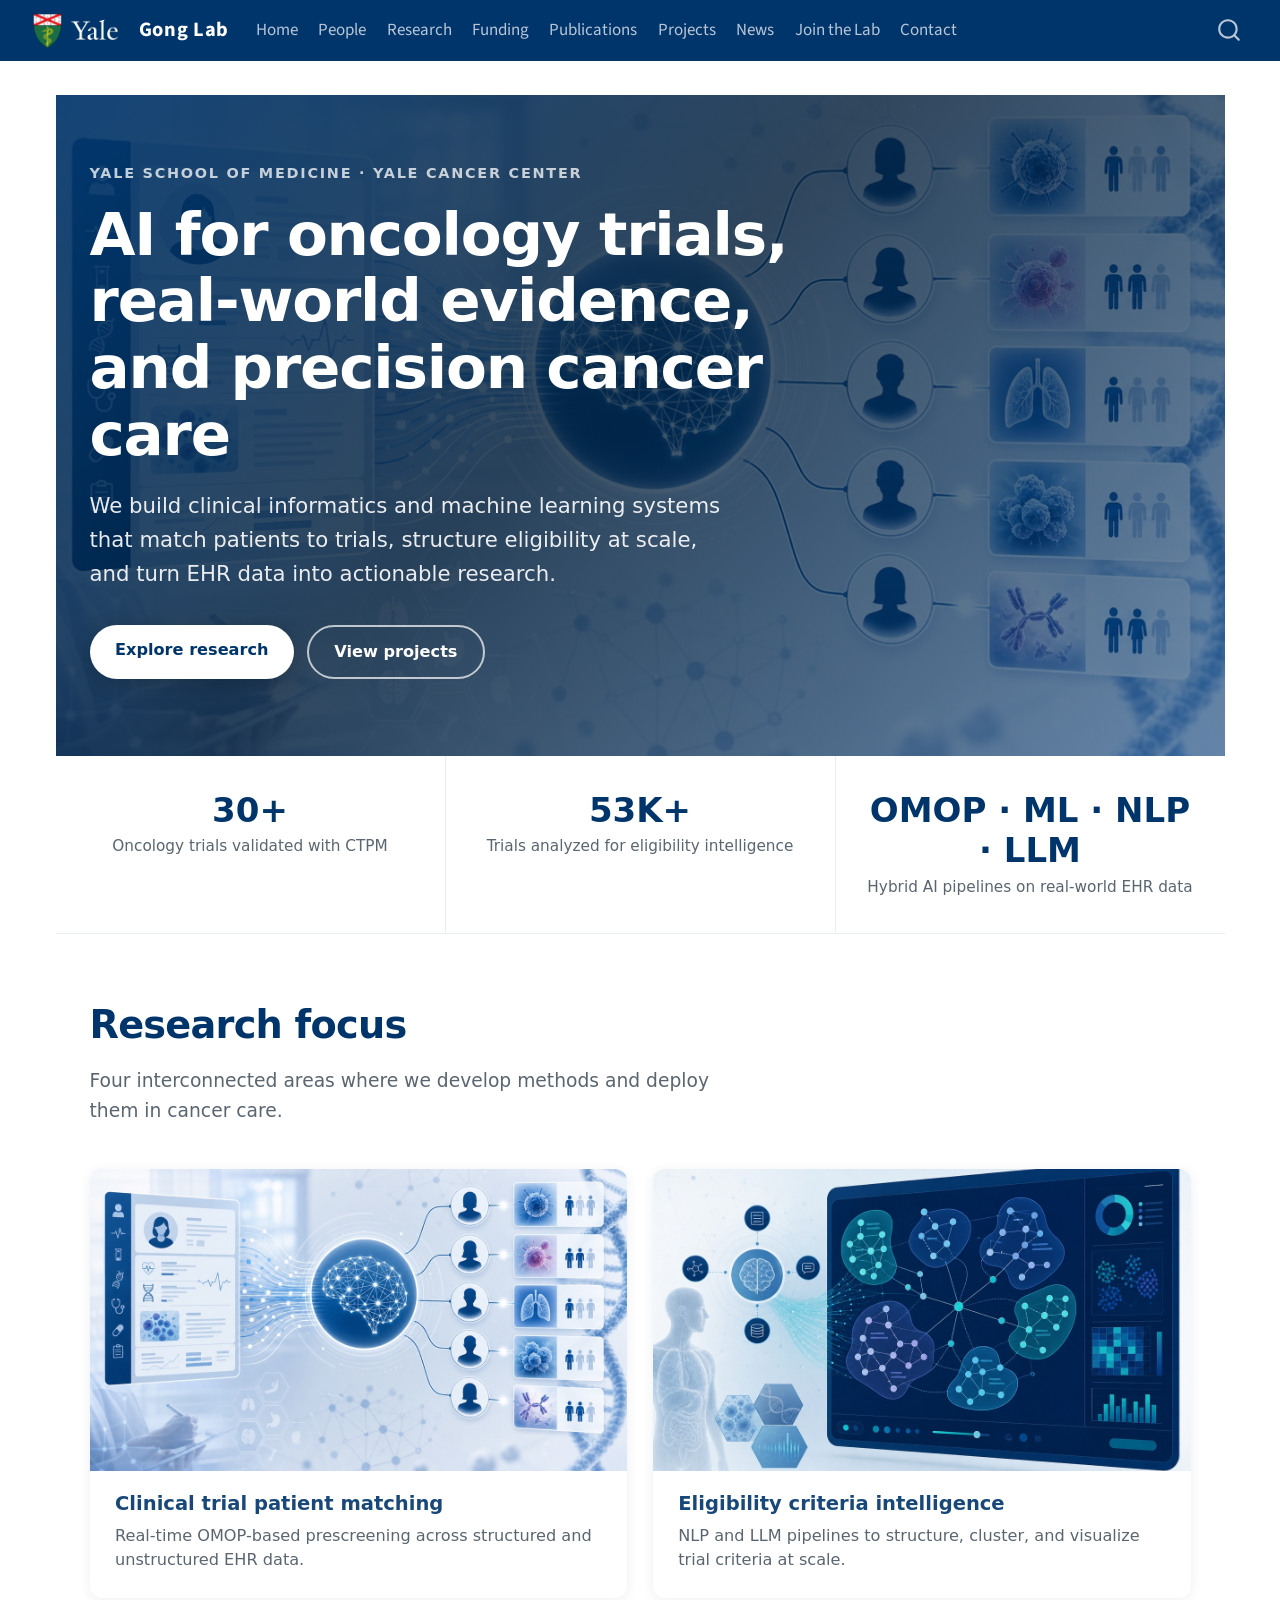
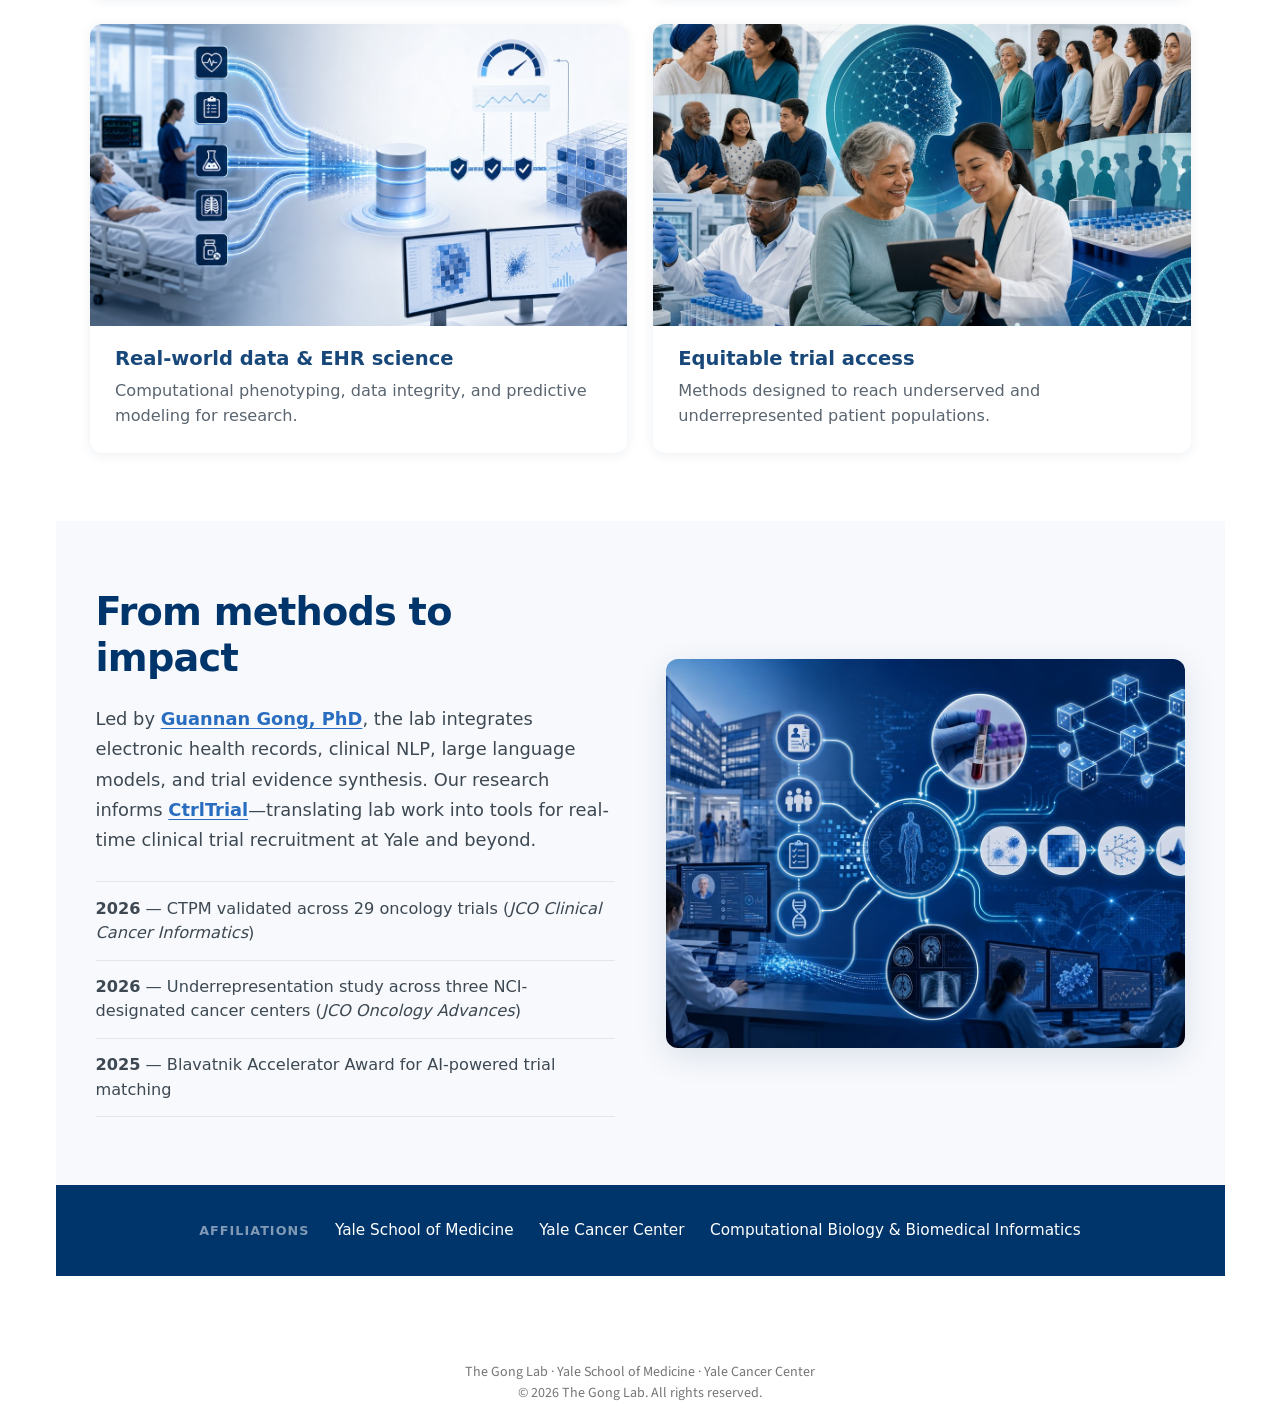
==== docs/index.html @ 4d908a35 "Add Michelle Song, MS to Team on People page. List her as a research assistant above Robert Ke with " ====
<!DOCTYPE html>
<html xmlns="http://www.w3.org/1999/xhtml" lang="en" xml:lang="en"><head>

<meta charset="utf-8">
<meta name="generator" content="quarto-1.9.38">

<meta name="viewport" content="width=device-width, initial-scale=1.0, user-scalable=yes">


<title>The Gong Lab – Gong Lab</title>
<style>
/* Default styles provided by pandoc.
** See https://pandoc.org/MANUAL.html#variables-for-html for config info.
*/
code{white-space: pre-wrap;}
span.smallcaps{font-variant: small-caps;}
div.columns{display: flex; gap: min(4vw, 1.5em);}
div.column{flex: auto; overflow-x: auto;}
div.hanging-indent{margin-left: 1.5em; text-indent: -1.5em;}
ul.task-list{list-style: none;}
ul.task-list li input[type="checkbox"] {
  width: 0.8em;
  margin: 0 0.8em 0.2em -1em; /* quarto-specific, see https://github.com/quarto-dev/quarto-cli/issues/4556 */ 
  vertical-align: middle;
}
</style>


<script src="site_libs/quarto-nav/quarto-nav.js"></script>
<script src="site_libs/quarto-nav/headroom.min.js"></script>
<script src="site_libs/clipboard/clipboard.min.js"></script>
<script src="site_libs/quarto-search/autocomplete.umd.js"></script>
<script src="site_libs/quarto-search/fuse.min.js"></script>
<script src="site_libs/quarto-search/quarto-search.js"></script>
<meta name="quarto:offset" content="./">
<link href="./images/favicon.png" rel="icon" type="image/png">
<script src="site_libs/quarto-html/quarto.js" type="module"></script>
<script src="site_libs/quarto-html/tabsets/tabsets.js" type="module"></script>
<script src="site_libs/quarto-html/popper.min.js"></script>
<script src="site_libs/quarto-html/tippy.umd.min.js"></script>
<script src="site_libs/quarto-html/anchor.min.js"></script>
<link href="site_libs/quarto-html/tippy.css" rel="stylesheet">
<link href="site_libs/quarto-html/quarto-syntax-highlighting-15634bcf2e68342d4ad2dfa704d543f6.css" rel="stylesheet" class="quarto-color-scheme" id="quarto-text-highlighting-styles">
<link href="site_libs/quarto-html/quarto-syntax-highlighting-dark-0a6b7249c26820e032cb0bd839ff02b1.css" rel="stylesheet" class="quarto-color-scheme quarto-color-alternate" id="quarto-text-highlighting-styles">
<link href="site_libs/quarto-html/quarto-syntax-highlighting-15634bcf2e68342d4ad2dfa704d543f6.css" rel="stylesheet" class="quarto-color-scheme-extra" id="quarto-text-highlighting-styles">
<script src="site_libs/bootstrap/bootstrap.min.js"></script>
<link href="site_libs/bootstrap/bootstrap-icons.css" rel="stylesheet">
<link href="site_libs/bootstrap/bootstrap-ea1138909a1f2df3fdd44162bc9445bd.min.css" rel="stylesheet" append-hash="true" class="quarto-color-scheme" id="quarto-bootstrap" data-mode="light">
<link href="site_libs/bootstrap/bootstrap-dark-ea1138909a1f2df3fdd44162bc9445bd.min.css" rel="stylesheet" append-hash="true" class="quarto-color-scheme quarto-color-alternate" id="quarto-bootstrap" data-mode="light">
<link href="site_libs/bootstrap/bootstrap-ea1138909a1f2df3fdd44162bc9445bd.min.css" rel="stylesheet" append-hash="true" class="quarto-color-scheme-extra" id="quarto-bootstrap" data-mode="light">
<script id="quarto-search-options" type="application/json">{
  "location": "navbar",
  "copy-button": false,
  "collapse-after": 3,
  "panel-placement": "end",
  "type": "overlay",
  "limit": 50,
  "keyboard-shortcut": [
    "f",
    "/",
    "s"
  ],
  "show-item-context": false,
  "language": {
    "search-no-results-text": "No results",
    "search-matching-documents-text": "matching documents",
    "search-copy-link-title": "Copy link to search",
    "search-hide-matches-text": "Hide additional matches",
    "search-more-match-text": "more match in this document",
    "search-more-matches-text": "more matches in this document",
    "search-clear-button-title": "Clear",
    "search-text-placeholder": "",
    "search-detached-cancel-button-title": "Cancel",
    "search-submit-button-title": "Submit",
    "search-label": "Search"
  }
}</script>
<meta http-equiv="Cache-Control" content="no-cache, no-store, must-revalidate">
<meta http-equiv="Pragma" content="no-cache">
<meta http-equiv="Expires" content="0">
<link rel="apple-touch-icon" href="images/apple-touch-icon.png">


<link rel="stylesheet" href="styles.css">
</head>

<body class="nav-fixed quarto-light">

<div id="quarto-search-results"></div>
  <header id="quarto-header" class="headroom fixed-top">
    <nav class="navbar navbar-expand-lg " data-bs-theme="dark">
      <div class="navbar-container container-fluid">
      <div class="navbar-brand-container mx-auto">
    <a href="./index.html" class="navbar-brand navbar-brand-logo">
    <img src="./images/yale-combined-logo.png" alt="Yale" class="navbar-logo light-content">
    <img src="./images/yale-combined-logo.png" alt="Yale" class="navbar-logo dark-content">
    </a>
    <a class="navbar-brand" href="./index.html">
    <span class="navbar-title">Gong Lab</span>
    </a>
  </div>
            <div id="quarto-search" class="" title="Search"></div>
          <button class="navbar-toggler" type="button" data-bs-toggle="collapse" data-bs-target="#navbarCollapse" aria-controls="navbarCollapse" role="menu" aria-expanded="false" aria-label="Toggle navigation" onclick="if (window.quartoToggleHeadroom) { window.quartoToggleHeadroom(); }">
  <span class="navbar-toggler-icon"></span>
</button>
          <div class="collapse navbar-collapse" id="navbarCollapse">
            <ul class="navbar-nav navbar-nav-scroll me-auto">
  <li class="nav-item">
    <a class="nav-link active" href="./index.html" aria-current="page"> 
<span class="menu-text">Home</span></a>
  </li>  
  <li class="nav-item">
    <a class="nav-link" href="./people.html"> 
<span class="menu-text">People</span></a>
  </li>  
  <li class="nav-item">
    <a class="nav-link" href="./research.html"> 
<span class="menu-text">Research</span></a>
  </li>  
  <li class="nav-item">
    <a class="nav-link" href="./funding.html"> 
<span class="menu-text">Funding</span></a>
  </li>  
  <li class="nav-item">
    <a class="nav-link" href="./publications.html"> 
<span class="menu-text">Publications</span></a>
  </li>  
  <li class="nav-item">
    <a class="nav-link" href="./projects.html"> 
<span class="menu-text">Projects</span></a>
  </li>  
  <li class="nav-item">
    <a class="nav-link" href="./news.html"> 
<span class="menu-text">News</span></a>
  </li>  
  <li class="nav-item">
    <a class="nav-link" href="./join.html"> 
<span class="menu-text">Join the Lab</span></a>
  </li>  
  <li class="nav-item">
    <a class="nav-link" href="./contact.html"> 
<span class="menu-text">Contact</span></a>
  </li>  
</ul>
          </div> <!-- /navcollapse -->
            <div class="quarto-navbar-tools">
</div>
      </div> <!-- /container-fluid -->
    </nav>
</header>
<!-- content -->
<div id="quarto-content" class="quarto-container page-columns page-rows-contents page-layout-full page-navbar">
<!-- sidebar -->
<!-- margin-sidebar -->
    
<!-- main -->
<main class="content column-page" id="quarto-document-content">

<header id="title-block-header" class="quarto-title-block default">
<div class="quarto-title">
<h1 class="title">The Gong Lab</h1>
</div>



<div class="quarto-title-meta column-page">

    
  
    
  </div>
  


</header>


<div class="home-page">
  <section class="home-hero">
    <div class="home-hero-bg" style="background-image: url('images/projects/clinical-trial-patient-matching.jpg');"></div>
    <div class="home-hero-overlay"></div>
    <div class="home-hero-content">
      <p class="home-eyebrow">Yale School of Medicine · Yale Cancer Center</p>
      <h1 class="home-headline">AI for oncology trials, real-world evidence, and precision cancer care</h1>
      <p class="home-lead">We build clinical informatics and machine learning systems that match patients to trials, structure eligibility at scale, and turn EHR data into actionable research.</p>
      <div class="home-cta">
        <a class="home-btn home-btn-primary" href="research.html">Explore research</a>
        <a class="home-btn home-btn-secondary" href="projects.html">View projects</a>
      </div>
    </div>
  </section>

  <section class="home-stats">
    <div class="home-stat">
      <span class="home-stat-value">30+</span>
      <span class="home-stat-label">Oncology trials validated with CTPM</span>
    </div>
    <div class="home-stat">
      <span class="home-stat-value">53K+</span>
      <span class="home-stat-label">Trials analyzed for eligibility intelligence</span>
    </div>
    <div class="home-stat">
      <span class="home-stat-value">OMOP · ML · NLP · LLM</span>
      <span class="home-stat-label">Hybrid AI pipelines on real-world EHR data</span>
    </div>
  </section>

  <section class="home-section">
    <div class="home-section-header">
      <h2 class="anchored">Research focus</h2>
      <p>Four interconnected areas where we develop methods and deploy them in cancer care.</p>
    </div>
    <div class="home-grid">
      <a class="home-card" href="projects.html">
        <img src="images/projects/clinical-trial-patient-matching.jpg" alt="Clinical trial patient matching">
        <div class="home-card-body">
          <h3 class="anchored">Clinical trial patient matching</h3>
          <p>Real-time OMOP-based prescreening across structured and unstructured EHR data.</p>
        </div>
      </a>
      <a class="home-card" href="projects.html">
        <img src="images/projects/eligibility-criteria-visualizer.jpg" alt="Eligibility criteria intelligence">
        <div class="home-card-body">
          <h3 class="anchored">Eligibility criteria intelligence</h3>
          <p>NLP and LLM pipelines to structure, cluster, and visualize trial criteria at scale.</p>
        </div>
      </a>
      <a class="home-card" href="projects.html">
        <img src="images/projects/ehr-data-integrity.jpg" alt="Real-world data and EHR science">
        <div class="home-card-body">
          <h3 class="anchored">Real-world data &amp; EHR science</h3>
          <p>Computational phenotyping, data integrity, and predictive modeling for research.</p>
        </div>
      </a>
      <a class="home-card" href="projects.html">
        <img src="images/projects/cancer-equity.jpg" alt="Equitable trial access">
        <div class="home-card-body">
          <h3 class="anchored">Equitable trial access</h3>
          <p>Methods designed to reach underserved and underrepresented patient populations.</p>
        </div>
      </a>
    </div>
  </section>

  <section class="home-section home-section-alt">
    <div class="home-split">
      <div class="home-split-text">
        <h2 class="anchored">From methods to impact</h2>
        <p>Led by <a href="people.html">Guannan Gong, PhD</a>, the lab integrates electronic health records, clinical NLP, large language models, and trial evidence synthesis. Our research informs <a href="https://www.ctrltrial.com/">CtrlTrial</a>—translating lab work into tools for real-time clinical trial recruitment at Yale and beyond.</p>
        <ul class="home-highlights">
          <li><strong>2026</strong> — CTPM validated across 29 oncology trials (<em>JCO Clinical Cancer Informatics</em>)</li>
          <li><strong>2026</strong> — Underrepresentation study across three NCI-designated cancer centers (<em>JCO Oncology Advances</em>)</li>
          <li><strong>2025</strong> — Blavatnik Accelerator Award for AI-powered trial matching</li>
        </ul>
      </div>
      <div class="home-split-visual">
        <img src="images/projects/research-informatics.jpg" alt="Research informatics at the Gong Lab">
      </div>
    </div>
  </section>

  <section class="home-affiliations">
    <span>Affiliations</span>
    <a href="https://medicine.yale.edu/">Yale School of Medicine</a>
    <a href="https://www.yalecancercenter.org/">Yale Cancer Center</a>
    <a href="https://cbb.yale.edu/">Computational Biology &amp; Biomedical Informatics</a>
  </section>
</div>



</main> <!-- /main -->
<script id="quarto-html-after-body" type="application/javascript">
  window.document.addEventListener("DOMContentLoaded", function (event) {
    const icon = "";
    const anchorJS = new window.AnchorJS();
    anchorJS.options = {
      placement: 'right',
      icon: icon
    };
    anchorJS.add('.anchored');
    const isCodeAnnotation = (el) => {
      for (const clz of el.classList) {
        if (clz.startsWith('code-annotation-')) {                     
          return true;
        }
      }
      return false;
    }
    const onCopySuccess = function(e) {
      // button target
      const button = e.trigger;
      // don't keep focus
      button.blur();
      // flash "checked"
      button.classList.add('code-copy-button-checked');
      var currentTitle = button.getAttribute("title");
      button.setAttribute("title", "Copied!");
      let tooltip;
      if (window.bootstrap) {
        button.setAttribute("data-bs-toggle", "tooltip");
        button.setAttribute("data-bs-placement", "left");
        button.setAttribute("data-bs-title", "Copied!");
        tooltip = new bootstrap.Tooltip(button, 
          { trigger: "manual", 
            customClass: "code-copy-button-tooltip",
            offset: [0, -8]});
        tooltip.show();    
      }
      setTimeout(function() {
        if (tooltip) {
          tooltip.hide();
          button.removeAttribute("data-bs-title");
          button.removeAttribute("data-bs-toggle");
          button.removeAttribute("data-bs-placement");
        }
        button.setAttribute("title", currentTitle);
        button.classList.remove('code-copy-button-checked');
      }, 1000);
      // clear code selection
      e.clearSelection();
    }
    const getTextToCopy = function(trigger) {
      const outerScaffold = trigger.parentElement.cloneNode(true);
      const codeEl = outerScaffold.querySelector('code');
      for (const childEl of codeEl.children) {
        if (isCodeAnnotation(childEl)) {
          childEl.remove();
        }
      }
      return codeEl.innerText;
    }
    const clipboard = new window.ClipboardJS('.code-copy-button:not([data-in-quarto-modal])', {
      text: getTextToCopy
    });
    clipboard.on('success', onCopySuccess);
    if (window.document.getElementById('quarto-embedded-source-code-modal')) {
      const clipboardModal = new window.ClipboardJS('.code-copy-button[data-in-quarto-modal]', {
        text: getTextToCopy,
        container: window.document.getElementById('quarto-embedded-source-code-modal')
      });
      clipboardModal.on('success', onCopySuccess);
    }
      var localhostRegex = new RegExp(/^(?:http|https):\/\/localhost\:?[0-9]*\//);
      var mailtoRegex = new RegExp(/^mailto:/);
        var filterRegex = new RegExp("https:\/\/gonglab\.org\/");
      var isInternal = (href) => {
          return filterRegex.test(href) || localhostRegex.test(href) || mailtoRegex.test(href);
      }
      // Inspect non-navigation links and adorn them if external
     var links = window.document.querySelectorAll('a[href]:not(.nav-link):not(.navbar-brand):not(.toc-action):not(.sidebar-link):not(.sidebar-item-toggle):not(.pagination-link):not(.no-external):not([aria-hidden]):not(.dropdown-item):not(.quarto-navigation-tool):not(.about-link)');
      for (var i=0; i<links.length; i++) {
        const link = links[i];
        if (!isInternal(link.href)) {
          // undo the damage that might have been done by quarto-nav.js in the case of
          // links that we want to consider external
          if (link.dataset.originalHref !== undefined) {
            link.href = link.dataset.originalHref;
          }
        }
      }
    function tippyHover(el, contentFn, onTriggerFn, onUntriggerFn) {
      const config = {
        allowHTML: true,
        maxWidth: 500,
        delay: 100,
        arrow: false,
        appendTo: function(el) {
            return el.parentElement;
        },
        interactive: true,
        interactiveBorder: 10,
        theme: 'quarto',
        placement: 'bottom-start',
      };
      if (contentFn) {
        config.content = contentFn;
      }
      if (onTriggerFn) {
        config.onTrigger = onTriggerFn;
      }
      if (onUntriggerFn) {
        config.onUntrigger = onUntriggerFn;
      }
      window.tippy(el, config); 
    }
    const noterefs = window.document.querySelectorAll('a[role="doc-noteref"]');
    for (var i=0; i<noterefs.length; i++) {
      const ref = noterefs[i];
      tippyHover(ref, function() {
        // use id or data attribute instead here
        let href = ref.getAttribute('data-footnote-href') || ref.getAttribute('href');
        try { href = new URL(href).hash; } catch {}
        const id = href.replace(/^#\/?/, "");
        const note = window.document.getElementById(id);
        if (note) {
          return note.innerHTML;
        } else {
          return "";
        }
      });
    }
    const xrefs = window.document.querySelectorAll('a.quarto-xref');
    const processXRef = (id, note) => {
      // Strip column container classes
      const stripColumnClz = (el) => {
        el.classList.remove("page-full", "page-columns");
        if (el.children) {
          for (const child of el.children) {
            stripColumnClz(child);
          }
        }
      }
      stripColumnClz(note)
      if (id === null || id.startsWith('sec-')) {
        // Special case sections, only their first couple elements
        const container = document.createElement("div");
        if (note.children && note.children.length > 2) {
          container.appendChild(note.children[0].cloneNode(true));
          for (let i = 1; i < note.children.length; i++) {
            const child = note.children[i];
            if (child.tagName === "P" && child.innerText === "") {
              continue;
            } else {
              container.appendChild(child.cloneNode(true));
              break;
            }
          }
          if (window.Quarto?.typesetMath) {
            window.Quarto.typesetMath(container);
          }
          return container.innerHTML
        } else {
          if (window.Quarto?.typesetMath) {
            window.Quarto.typesetMath(note);
          }
          return note.innerHTML;
        }
      } else {
        // Remove any anchor links if they are present
        const anchorLink = note.querySelector('a.anchorjs-link');
        if (anchorLink) {
          anchorLink.remove();
        }
        if (window.Quarto?.typesetMath) {
          window.Quarto.typesetMath(note);
        }
        if (note.classList.contains("callout")) {
          return note.outerHTML;
        } else {
          return note.innerHTML;
        }
      }
    }
    for (var i=0; i<xrefs.length; i++) {
      const xref = xrefs[i];
      tippyHover(xref, undefined, function(instance) {
        instance.disable();
        let url = xref.getAttribute('href');
        let hash = undefined; 
        if (url.startsWith('#')) {
          hash = url;
        } else {
          try { hash = new URL(url).hash; } catch {}
        }
        if (hash) {
          const id = hash.replace(/^#\/?/, "");
          const note = window.document.getElementById(id);
          if (note !== null) {
            try {
              const html = processXRef(id, note.cloneNode(true));
              instance.setContent(html);
            } finally {
              instance.enable();
              instance.show();
            }
          } else {
            // See if we can fetch this
            fetch(url.split('#')[0])
            .then(res => res.text())
            .then(html => {
              const parser = new DOMParser();
              const htmlDoc = parser.parseFromString(html, "text/html");
              const note = htmlDoc.getElementById(id);
              if (note !== null) {
                const html = processXRef(id, note);
                instance.setContent(html);
              } 
            }).finally(() => {
              instance.enable();
              instance.show();
            });
          }
        } else {
          // See if we can fetch a full url (with no hash to target)
          // This is a special case and we should probably do some content thinning / targeting
          fetch(url)
          .then(res => res.text())
          .then(html => {
            const parser = new DOMParser();
            const htmlDoc = parser.parseFromString(html, "text/html");
            const note = htmlDoc.querySelector('main.content');
            if (note !== null) {
              // This should only happen for chapter cross references
              // (since there is no id in the URL)
              // remove the first header
              if (note.children.length > 0 && note.children[0].tagName === "HEADER") {
                note.children[0].remove();
              }
              const html = processXRef(null, note);
              instance.setContent(html);
            } 
          }).finally(() => {
            instance.enable();
            instance.show();
          });
        }
      }, function(instance) {
      });
    }
        let selectedAnnoteEl;
        const selectorForAnnotation = ( cell, annotation) => {
          let cellAttr = 'data-code-cell="' + cell + '"';
          let lineAttr = 'data-code-annotation="' +  annotation + '"';
          const selector = 'span[' + cellAttr + '][' + lineAttr + ']';
          return selector;
        }
        const selectCodeLines = (annoteEl) => {
          const doc = window.document;
          const targetCell = annoteEl.getAttribute("data-target-cell");
          const targetAnnotation = annoteEl.getAttribute("data-target-annotation");
          const annoteSpan = window.document.querySelector(selectorForAnnotation(targetCell, targetAnnotation));
          const lines = annoteSpan.getAttribute("data-code-lines").split(",");
          const lineIds = lines.map((line) => {
            return targetCell + "-" + line;
          })
          let top = null;
          let height = null;
          let parent = null;
          if (lineIds.length > 0) {
              //compute the position of the single el (top and bottom and make a div)
              const el = window.document.getElementById(lineIds[0]);
              top = el.offsetTop;
              height = el.offsetHeight;
              parent = el.parentElement.parentElement;
            if (lineIds.length > 1) {
              const lastEl = window.document.getElementById(lineIds[lineIds.length - 1]);
              const bottom = lastEl.offsetTop + lastEl.offsetHeight;
              height = bottom - top;
            }
            if (top !== null && height !== null && parent !== null) {
              // cook up a div (if necessary) and position it 
              let div = window.document.getElementById("code-annotation-line-highlight");
              if (div === null) {
                div = window.document.createElement("div");
                div.setAttribute("id", "code-annotation-line-highlight");
                div.style.position = 'absolute';
                parent.appendChild(div);
              }
              div.style.top = top - 2 + "px";
              div.style.height = height + 4 + "px";
              div.style.left = 0;
              let gutterDiv = window.document.getElementById("code-annotation-line-highlight-gutter");
              if (gutterDiv === null) {
                gutterDiv = window.document.createElement("div");
                gutterDiv.setAttribute("id", "code-annotation-line-highlight-gutter");
                gutterDiv.style.position = 'absolute';
                const codeCell = window.document.getElementById(targetCell);
                const gutter = codeCell.querySelector('.code-annotation-gutter');
                gutter.appendChild(gutterDiv);
              }
              gutterDiv.style.top = top - 2 + "px";
              gutterDiv.style.height = height + 4 + "px";
            }
            selectedAnnoteEl = annoteEl;
          }
        };
        const unselectCodeLines = () => {
          const elementsIds = ["code-annotation-line-highlight", "code-annotation-line-highlight-gutter"];
          elementsIds.forEach((elId) => {
            const div = window.document.getElementById(elId);
            if (div) {
              div.remove();
            }
          });
          selectedAnnoteEl = undefined;
        };
          // Handle positioning of the toggle
      window.addEventListener(
        "resize",
        throttle(() => {
          elRect = undefined;
          if (selectedAnnoteEl) {
            selectCodeLines(selectedAnnoteEl);
          }
        }, 10)
      );
      function throttle(fn, ms) {
      let throttle = false;
      let timer;
        return (...args) => {
          if(!throttle) { // first call gets through
              fn.apply(this, args);
              throttle = true;
          } else { // all the others get throttled
              if(timer) clearTimeout(timer); // cancel #2
              timer = setTimeout(() => {
                fn.apply(this, args);
                timer = throttle = false;
              }, ms);
          }
        };
      }
        // Attach click handler to the DT
        const annoteDls = window.document.querySelectorAll('dt[data-target-cell]');
        for (const annoteDlNode of annoteDls) {
          annoteDlNode.addEventListener('click', (event) => {
            const clickedEl = event.target;
            if (clickedEl !== selectedAnnoteEl) {
              unselectCodeLines();
              const activeEl = window.document.querySelector('dt[data-target-cell].code-annotation-active');
              if (activeEl) {
                activeEl.classList.remove('code-annotation-active');
              }
              selectCodeLines(clickedEl);
              clickedEl.classList.add('code-annotation-active');
            } else {
              // Unselect the line
              unselectCodeLines();
              clickedEl.classList.remove('code-annotation-active');
            }
          });
        }
    const findCites = (el) => {
      const parentEl = el.parentElement;
      if (parentEl) {
        const cites = parentEl.dataset.cites;
        if (cites) {
          return {
            el,
            cites: cites.split(' ')
          };
        } else {
          return findCites(el.parentElement)
        }
      } else {
        return undefined;
      }
    };
    var bibliorefs = window.document.querySelectorAll('a[role="doc-biblioref"]');
    for (var i=0; i<bibliorefs.length; i++) {
      const ref = bibliorefs[i];
      const citeInfo = findCites(ref);
      if (citeInfo) {
        tippyHover(citeInfo.el, function() {
          var popup = window.document.createElement('div');
          citeInfo.cites.forEach(function(cite) {
            var citeDiv = window.document.createElement('div');
            citeDiv.classList.add('hanging-indent');
            citeDiv.classList.add('csl-entry');
            var biblioDiv = window.document.getElementById('ref-' + cite);
            if (biblioDiv) {
              citeDiv.innerHTML = biblioDiv.innerHTML;
            }
            popup.appendChild(citeDiv);
          });
          return popup.innerHTML;
        });
      }
    }
  });
  </script>
</div> <!-- /content -->
<footer class="footer">
  <div class="nav-footer">
    <div class="nav-footer-left">
      &nbsp;
    </div>   
    <div class="nav-footer-center">
<p>The Gong Lab · Yale School of Medicine · Yale Cancer Center<br>
© 2026 The Gong Lab. All rights reserved.</p>
</div>
    <div class="nav-footer-right">
      &nbsp;
    </div>
  </div>
</footer>




</body></html>
---- docs/site_libs/quarto-html/tippy.css ----
.tippy-box[data-animation=fade][data-state=hidden]{opacity:0}[data-tippy-root]{max-width:calc(100vw - 10px)}.tippy-box{position:relative;background-color:#333;color:#fff;border-radius:4px;font-size:14px;line-height:1.4;white-space:normal;outline:0;transition-property:transform,visibility,opacity}.tippy-box[data-placement^=top]>.tippy-arrow{bottom:0}.tippy-box[data-placement^=top]>.tippy-arrow:before{bottom:-7px;left:0;border-width:8px 8px 0;border-top-color:initial;transform-origin:center top}.tippy-box[data-placement^=bottom]>.tippy-arrow{top:0}.tippy-box[data-placement^=bottom]>.tippy-arrow:before{top:-7px;left:0;border-width:0 8px 8px;border-bottom-color:initial;transform-origin:center bottom}.tippy-box[data-placement^=left]>.tippy-arrow{right:0}.tippy-box[data-placement^=left]>.tippy-arrow:before{border-width:8px 0 8px 8px;border-left-color:initial;right:-7px;transform-origin:center left}.tippy-box[data-placement^=right]>.tippy-arrow{left:0}.tippy-box[data-placement^=right]>.tippy-arrow:before{left:-7px;border-width:8px 8px 8px 0;border-right-color:initial;transform-origin:center right}.tippy-box[data-inertia][data-state=visible]{transition-timing-function:cubic-bezier(.54,1.5,.38,1.11)}.tippy-arrow{width:16px;height:16px;color:#333}.tippy-arrow:before{content:"";position:absolute;border-color:transparent;border-style:solid}.tippy-content{position:relative;padding:5px 9px;z-index:1}
---- docs/site_libs/quarto-html/quarto-syntax-highlighting-15634bcf2e68342d4ad2dfa704d543f6.css ----
/* quarto syntax highlight colors */
:root {
  --quarto-hl-ot-color: #003B4F;
  --quarto-hl-at-color: #657422;
  --quarto-hl-ss-color: #20794D;
  --quarto-hl-an-color: #5E5E5E;
  --quarto-hl-fu-color: #4758AB;
  --quarto-hl-st-color: #20794D;
  --quarto-hl-cf-color: #003B4F;
  --quarto-hl-op-color: #5E5E5E;
  --quarto-hl-er-color: #AD0000;
  --quarto-hl-bn-color: #AD0000;
  --quarto-hl-al-color: #AD0000;
  --quarto-hl-va-color: #111111;
  --quarto-hl-bu-color: inherit;
  --quarto-hl-ex-color: inherit;
  --quarto-hl-pp-color: #AD0000;
  --quarto-hl-in-color: #5E5E5E;
  --quarto-hl-vs-color: #20794D;
  --quarto-hl-wa-color: #5E5E5E;
  --quarto-hl-do-color: #5E5E5E;
  --quarto-hl-im-color: #00769E;
  --quarto-hl-ch-color: #20794D;
  --quarto-hl-dt-color: #AD0000;
  --quarto-hl-fl-color: #AD0000;
  --quarto-hl-co-color: #5E5E5E;
  --quarto-hl-cv-color: #5E5E5E;
  --quarto-hl-cn-color: #8f5902;
  --quarto-hl-sc-color: #5E5E5E;
  --quarto-hl-dv-color: #AD0000;
  --quarto-hl-kw-color: #003B4F;
}

/* other quarto variables */
:root {
  --quarto-font-monospace: SFMono-Regular, Menlo, Monaco, Consolas, "Liberation Mono", "Courier New", monospace;
}

/* syntax highlight based on Pandoc's rules */
pre > code.sourceCode > span {
  color: #003B4F;
}

code.sourceCode > span {
  color: #003B4F;
}

div.sourceCode,
div.sourceCode pre.sourceCode {
  color: #003B4F;
}

/* Normal */
code span {
  color: #003B4F;
}

/* Alert */
code span.al {
  color: #AD0000;
  font-style: inherit;
}

/* Annotation */
code span.an {
  color: #5E5E5E;
  font-style: inherit;
}

/* Attribute */
code span.at {
  color: #657422;
  font-style: inherit;
}

/* BaseN */
code span.bn {
  color: #AD0000;
  font-style: inherit;
}

/* BuiltIn */
code span.bu {
  font-style: inherit;
}

/* ControlFlow */
code span.cf {
  color: #003B4F;
  font-weight: bold;
  font-style: inherit;
}

/* Char */
code span.ch {
  color: #20794D;
  font-style: inherit;
}

/* Constant */
code span.cn {
  color: #8f5902;
  font-style: inherit;
}

/* Comment */
code span.co {
  color: #5E5E5E;
  font-style: inherit;
}

/* CommentVar */
code span.cv {
  color: #5E5E5E;
  font-style: italic;
}

/* Documentation */
code span.do {
  color: #5E5E5E;
  font-style: italic;
}

/* DataType */
code span.dt {
  color: #AD0000;
  font-style: inherit;
}

/* DecVal */
code span.dv {
  color: #AD0000;
  font-style: inherit;
}

/* Error */
code span.er {
  color: #AD0000;
  font-style: inherit;
}

/* Extension */
code span.ex {
  font-style: inherit;
}

/* Float */
code span.fl {
  color: #AD0000;
  font-style: inherit;
}

/* Function */
code span.fu {
  color: #4758AB;
  font-style: inherit;
}

/* Import */
code span.im {
  color: #00769E;
  font-style: inherit;
}

/* Information */
code span.in {
  color: #5E5E5E;
  font-style: inherit;
}

/* Keyword */
code span.kw {
  color: #003B4F;
  font-weight: bold;
  font-style: inherit;
}

/* Operator */
code span.op {
  color: #5E5E5E;
  font-style: inherit;
}

/* Other */
code span.ot {
  color: #003B4F;
  font-style: inherit;
}

/* Preprocessor */
code span.pp {
  color: #AD0000;
  font-style: inherit;
}

/* SpecialChar */
code span.sc {
  color: #5E5E5E;
  font-style: inherit;
}

/* SpecialString */
code span.ss {
  color: #20794D;
  font-style: inherit;
}

/* String */
code span.st {
  color: #20794D;
  font-style: inherit;
}

/* Variable */
code span.va {
  color: #111111;
  font-style: inherit;
}

/* VerbatimString */
code span.vs {
  color: #20794D;
  font-style: inherit;
}

/* Warning */
code span.wa {
  color: #5E5E5E;
  font-style: italic;
}

.prevent-inlining {
  content: "</";
}

/*# sourceMappingURL=f23921c56f73e400b49028c9186a1aa0.css.map */
---- docs/site_libs/quarto-html/quarto-syntax-highlighting-dark-0a6b7249c26820e032cb0bd839ff02b1.css ----
/* quarto syntax highlight colors */
:root {
  --quarto-hl-al-color: #f07178;
  --quarto-hl-an-color: #d4d0ab;
  --quarto-hl-at-color: #00e0e0;
  --quarto-hl-bn-color: #d4d0ab;
  --quarto-hl-bu-color: #abe338;
  --quarto-hl-ch-color: #abe338;
  --quarto-hl-co-color: #f8f8f2;
  --quarto-hl-cv-color: #ffd700;
  --quarto-hl-cn-color: #ffd700;
  --quarto-hl-cf-color: #ffa07a;
  --quarto-hl-dt-color: #ffa07a;
  --quarto-hl-dv-color: #d4d0ab;
  --quarto-hl-do-color: #f8f8f2;
  --quarto-hl-er-color: #f07178;
  --quarto-hl-ex-color: #00e0e0;
  --quarto-hl-fl-color: #d4d0ab;
  --quarto-hl-fu-color: #ffa07a;
  --quarto-hl-im-color: #abe338;
  --quarto-hl-in-color: #d4d0ab;
  --quarto-hl-kw-color: #ffa07a;
  --quarto-hl-op-color: #ffa07a;
  --quarto-hl-ot-color: #00e0e0;
  --quarto-hl-pp-color: #dcc6e0;
  --quarto-hl-re-color: #00e0e0;
  --quarto-hl-sc-color: #abe338;
  --quarto-hl-ss-color: #abe338;
  --quarto-hl-st-color: #abe338;
  --quarto-hl-va-color: #00e0e0;
  --quarto-hl-vs-color: #abe338;
  --quarto-hl-wa-color: #dcc6e0;
}

/* other quarto variables */
:root {
  --quarto-font-monospace: SFMono-Regular, Menlo, Monaco, Consolas, "Liberation Mono", "Courier New", monospace;
}

/* syntax highlight based on Pandoc's rules */
pre > code.sourceCode > span {
  color: #f8f8f2;
}

code.sourceCode > span {
  color: #f8f8f2;
}

div.sourceCode,
div.sourceCode pre.sourceCode {
  color: #f8f8f2;
}

/* Normal */
code span {
  color: #f8f8f2;
}

/* Alert */
code span.al {
  color: #f07178;
}

/* Annotation */
code span.an {
  color: #d4d0ab;
}

/* Attribute */
code span.at {
  color: #00e0e0;
}

/* BaseN */
code span.bn {
  color: #d4d0ab;
}

/* BuiltIn */
code span.bu {
  color: #abe338;
}

/* ControlFlow */
code span.cf {
  font-weight: bold;
  color: #ffa07a;
}

/* Char */
code span.ch {
  color: #abe338;
}

/* Constant */
code span.cn {
  color: #ffd700;
}

/* Comment */
code span.co {
  font-style: italic;
  color: #f8f8f2;
}

/* CommentVar */
code span.cv {
  color: #ffd700;
}

/* Documentation */
code span.do {
  color: #f8f8f2;
}

/* DataType */
code span.dt {
  color: #ffa07a;
}

/* DecVal */
code span.dv {
  color: #d4d0ab;
}

/* Error */
code span.er {
  color: #f07178;
  text-decoration: underline;
}

/* Extension */
code span.ex {
  font-weight: bold;
  color: #00e0e0;
}

/* Float */
code span.fl {
  color: #d4d0ab;
}

/* Function */
code span.fu {
  color: #ffa07a;
}

/* Import */
code span.im {
  color: #abe338;
}

/* Information */
code span.in {
  color: #d4d0ab;
}

/* Keyword */
code span.kw {
  font-weight: bold;
  color: #ffa07a;
}

/* Operator */
code span.op {
  color: #ffa07a;
}

/* Other */
code span.ot {
  color: #00e0e0;
}

/* Preprocessor */
code span.pp {
  color: #dcc6e0;
}

/* RegionMarker */
code span.re {
  background-color: #f8f8f2;
  color: #00e0e0;
}

/* SpecialChar */
code span.sc {
  color: #abe338;
}

/* SpecialString */
code span.ss {
  color: #abe338;
}

/* String */
code span.st {
  color: #abe338;
}

/* Variable */
code span.va {
  color: #00e0e0;
}

/* VerbatimString */
code span.vs {
  color: #abe338;
}

/* Warning */
code span.wa {
  color: #dcc6e0;
}

.prevent-inlining {
  content: "</";
}

/*# sourceMappingURL=175367c052bafc98bd680af3479823f0.css.map */
---- docs/site_libs/quarto-html/quarto-syntax-highlighting-15634bcf2e68342d4ad2dfa704d543f6.css ----
/* quarto syntax highlight colors */
:root {
  --quarto-hl-ot-color: #003B4F;
  --quarto-hl-at-color: #657422;
  --quarto-hl-ss-color: #20794D;
  --quarto-hl-an-color: #5E5E5E;
  --quarto-hl-fu-color: #4758AB;
  --quarto-hl-st-color: #20794D;
  --quarto-hl-cf-color: #003B4F;
  --quarto-hl-op-color: #5E5E5E;
  --quarto-hl-er-color: #AD0000;
  --quarto-hl-bn-color: #AD0000;
  --quarto-hl-al-color: #AD0000;
  --quarto-hl-va-color: #111111;
  --quarto-hl-bu-color: inherit;
  --quarto-hl-ex-color: inherit;
  --quarto-hl-pp-color: #AD0000;
  --quarto-hl-in-color: #5E5E5E;
  --quarto-hl-vs-color: #20794D;
  --quarto-hl-wa-color: #5E5E5E;
  --quarto-hl-do-color: #5E5E5E;
  --quarto-hl-im-color: #00769E;
  --quarto-hl-ch-color: #20794D;
  --quarto-hl-dt-color: #AD0000;
  --quarto-hl-fl-color: #AD0000;
  --quarto-hl-co-color: #5E5E5E;
  --quarto-hl-cv-color: #5E5E5E;
  --quarto-hl-cn-color: #8f5902;
  --quarto-hl-sc-color: #5E5E5E;
  --quarto-hl-dv-color: #AD0000;
  --quarto-hl-kw-color: #003B4F;
}

/* other quarto variables */
:root {
  --quarto-font-monospace: SFMono-Regular, Menlo, Monaco, Consolas, "Liberation Mono", "Courier New", monospace;
}

/* syntax highlight based on Pandoc's rules */
pre > code.sourceCode > span {
  color: #003B4F;
}

code.sourceCode > span {
  color: #003B4F;
}

div.sourceCode,
div.sourceCode pre.sourceCode {
  color: #003B4F;
}

/* Normal */
code span {
  color: #003B4F;
}

/* Alert */
code span.al {
  color: #AD0000;
  font-style: inherit;
}

/* Annotation */
code span.an {
  color: #5E5E5E;
  font-style: inherit;
}

/* Attribute */
code span.at {
  color: #657422;
  font-style: inherit;
}

/* BaseN */
code span.bn {
  color: #AD0000;
  font-style: inherit;
}

/* BuiltIn */
code span.bu {
  font-style: inherit;
}

/* ControlFlow */
code span.cf {
  color: #003B4F;
  font-weight: bold;
  font-style: inherit;
}

/* Char */
code span.ch {
  color: #20794D;
  font-style: inherit;
}

/* Constant */
code span.cn {
  color: #8f5902;
  font-style: inherit;
}

/* Comment */
code span.co {
  color: #5E5E5E;
  font-style: inherit;
}

/* CommentVar */
code span.cv {
  color: #5E5E5E;
  font-style: italic;
}

/* Documentation */
code span.do {
  color: #5E5E5E;
  font-style: italic;
}

/* DataType */
code span.dt {
  color: #AD0000;
  font-style: inherit;
}

/* DecVal */
code span.dv {
  color: #AD0000;
  font-style: inherit;
}

/* Error */
code span.er {
  color: #AD0000;
  font-style: inherit;
}

/* Extension */
code span.ex {
  font-style: inherit;
}

/* Float */
code span.fl {
  color: #AD0000;
  font-style: inherit;
}

/* Function */
code span.fu {
  color: #4758AB;
  font-style: inherit;
}

/* Import */
code span.im {
  color: #00769E;
  font-style: inherit;
}

/* Information */
code span.in {
  color: #5E5E5E;
  font-style: inherit;
}

/* Keyword */
code span.kw {
  color: #003B4F;
  font-weight: bold;
  font-style: inherit;
}

/* Operator */
code span.op {
  color: #5E5E5E;
  font-style: inherit;
}

/* Other */
code span.ot {
  color: #003B4F;
  font-style: inherit;
}

/* Preprocessor */
code span.pp {
  color: #AD0000;
  font-style: inherit;
}

/* SpecialChar */
code span.sc {
  color: #5E5E5E;
  font-style: inherit;
}

/* SpecialString */
code span.ss {
  color: #20794D;
  font-style: inherit;
}

/* String */
code span.st {
  color: #20794D;
  font-style: inherit;
}

/* Variable */
code span.va {
  color: #111111;
  font-style: inherit;
}

/* VerbatimString */
code span.vs {
  color: #20794D;
  font-style: inherit;
}

/* Warning */
code span.wa {
  color: #5E5E5E;
  font-style: italic;
}

.prevent-inlining {
  content: "</";
}

/*# sourceMappingURL=f23921c56f73e400b49028c9186a1aa0.css.map */
---- docs/styles.css ----
/* Gong Lab — Yale branding */

.navbar-brand-container {
  margin-left: 0 !important;
  margin-right: 1rem !important;
  display: flex;
  align-items: center;
  gap: 0.75rem;
}

.navbar-brand.navbar-brand-logo {
  padding-top: 0;
  padding-bottom: 0;
}

.navbar-brand img,
.navbar-logo img {
  max-height: 40px;
  width: auto;
}

.navbar-brand:not(.navbar-brand-logo) {
  color: #ffffff !important;
  padding-top: 0;
  padding-bottom: 0;
}

.navbar-brand .navbar-title,
.navbar .navbar-brand .navbar-title,
.navbar[data-bs-theme="dark"] .navbar-brand .navbar-title {
  color: #ffffff !important;
  -webkit-text-fill-color: #ffffff !important;
  font-weight: 700 !important;
  font-size: 1.2rem;
  letter-spacing: 0.03em;
  opacity: 1 !important;
}

.navbar-brand:hover,
.navbar-brand:hover .navbar-title {
  color: #ffffff !important;
  opacity: 1 !important;
}

h2 {
  margin-top: 2rem;
  padding-bottom: 0.35rem;
  border-bottom: 2px solid var(--bs-primary);
}

h3 {
  margin-top: 1.5rem;
  color: var(--bs-primary);
}

.page-footer {
  font-size: 0.9rem;
  padding-top: 1.5rem;
  padding-bottom: 1.5rem;
  line-height: 1.6;
}

.nav-footer-center {
  text-align: center;
}

table {
  margin-top: 1rem;
}

hr {
  margin: 2rem 0;
  opacity: 0.2;
}

blockquote {
  border-left: 4px solid var(--bs-secondary);
  padding-left: 1rem;
  color: #555;
}

/* Home page */
.home-page {
  margin: 0 -1rem;
  font-family: system-ui, -apple-system, "Segoe UI", Roboto, "Helvetica Neue", Arial, sans-serif;
}

body:has(.home-page) #title-block-header {
  display: none;
}

body:has(.home-page) main.content {
  padding-top: 0;
}

.home-page h2,
.home-page h3 {
  color: #00356B;
  border: none;
  margin-top: 0;
}

.home-hero {
  position: relative;
  min-height: 72vh;
  display: flex;
  align-items: flex-end;
  overflow: hidden;
  color: #fff;
}

.home-hero-bg {
  position: absolute;
  inset: 0;
  background-size: cover;
  background-position: center;
  transform: scale(1.03);
}

.home-hero-overlay {
  position: absolute;
  inset: 0;
  background: linear-gradient(135deg, rgba(0, 53, 107, 0.92) 0%, rgba(0, 26, 51, 0.78) 45%, rgba(0, 53, 107, 0.55) 100%);
}

.home-hero-content {
  position: relative;
  z-index: 1;
  max-width: 820px;
  padding: 4rem 2rem 4.5rem;
}

.home-eyebrow {
  font-size: 0.85rem;
  font-weight: 600;
  letter-spacing: 0.12em;
  text-transform: uppercase;
  color: rgba(255, 255, 255, 0.75);
  margin-bottom: 1rem;
}

.home-headline {
  font-size: clamp(2.2rem, 5vw, 3.5rem);
  font-weight: 700;
  line-height: 1.12;
  letter-spacing: -0.02em;
  margin: 0 0 1.25rem;
  color: #fff !important;
  border: none;
}

.home-lead {
  font-size: clamp(1.05rem, 2vw, 1.25rem);
  line-height: 1.6;
  color: rgba(255, 255, 255, 0.9);
  margin-bottom: 2rem;
  max-width: 640px;
}

.home-cta {
  display: flex;
  flex-wrap: wrap;
  gap: 0.75rem;
}

.home-btn {
  display: inline-block;
  padding: 0.75rem 1.5rem;
  border-radius: 999px;
  font-weight: 600;
  font-size: 0.95rem;
  text-decoration: none;
  transition: transform 0.15s ease, box-shadow 0.15s ease;
}

.home-btn:hover {
  transform: translateY(-1px);
  text-decoration: none;
}

.home-btn-primary {
  background: #fff;
  color: #00356B !important;
  box-shadow: 0 4px 20px rgba(0, 0, 0, 0.2);
}

.home-btn-primary:hover {
  color: #00356B !important;
  box-shadow: 0 6px 24px rgba(0, 0, 0, 0.25);
}

.home-btn-secondary {
  background: transparent;
  color: #fff !important;
  border: 2px solid rgba(255, 255, 255, 0.7);
}

.home-btn-secondary:hover {
  background: rgba(255, 255, 255, 0.1);
  color: #fff !important;
}

.home-stats {
  display: grid;
  grid-template-columns: repeat(3, 1fr);
  gap: 1px;
  background: #e8eef4;
  border-bottom: 1px solid #e8eef4;
}

.home-stat {
  background: #fff;
  padding: 2rem 1.5rem;
  text-align: center;
}

.home-stat-value {
  display: block;
  font-size: clamp(1.5rem, 3vw, 2rem);
  font-weight: 700;
  color: #00356B;
  line-height: 1.2;
  margin-bottom: 0.35rem;
}

.home-stat-label {
  display: block;
  font-size: 0.9rem;
  color: #5a6570;
  line-height: 1.4;
}

.home-section {
  padding: 4rem 2rem;
  max-width: 1200px;
  margin: 0 auto;
}

.home-section-alt {
  background: #f7f9fc;
  max-width: none;
  padding-left: max(2rem, calc((100vw - 1200px) / 2));
  padding-right: max(2rem, calc((100vw - 1200px) / 2));
}

.home-section-header {
  max-width: 640px;
  margin-bottom: 2.5rem;
}

.home-section-header h2 {
  font-size: clamp(1.75rem, 3vw, 2.25rem);
  font-weight: 700;
  letter-spacing: -0.02em;
  margin-bottom: 0.75rem;
}

.home-section-header p {
  font-size: 1.1rem;
  color: #5a6570;
  margin: 0;
  line-height: 1.6;
}

.home-grid {
  display: grid;
  grid-template-columns: repeat(2, 1fr);
  gap: 1.5rem;
}

.home-card {
  display: block;
  background: #fff;
  border-radius: 12px;
  overflow: hidden;
  text-decoration: none;
  color: inherit;
  box-shadow: 0 2px 12px rgba(0, 53, 107, 0.08);
  transition: transform 0.2s ease, box-shadow 0.2s ease;
}

.home-card:hover {
  transform: translateY(-4px);
  box-shadow: 0 12px 32px rgba(0, 53, 107, 0.14);
  text-decoration: none;
  color: inherit;
}

.home-card img {
  width: 100%;
  aspect-ratio: 16 / 9;
  object-fit: cover;
  display: block;
}

.home-card-body {
  padding: 1.25rem 1.5rem 1.5rem;
}

.home-card-body h3 {
  font-size: 1.15rem;
  font-weight: 700;
  margin: 0 0 0.5rem;
  color: #00356B;
}

.home-card-body p {
  font-size: 0.95rem;
  color: #5a6570;
  margin: 0;
  line-height: 1.5;
}

.home-split {
  display: grid;
  grid-template-columns: 1fr 1fr;
  gap: 3rem;
  align-items: center;
  max-width: 1200px;
  margin: 0 auto;
}

.home-split-text h2 {
  font-size: clamp(1.75rem, 3vw, 2.25rem);
  font-weight: 700;
  letter-spacing: -0.02em;
  margin-bottom: 1rem;
}

.home-split-text p {
  font-size: 1.05rem;
  line-height: 1.7;
  color: #3d4852;
  margin-bottom: 1.5rem;
}

.home-split-text a {
  color: #286DC0;
  font-weight: 600;
}

.home-highlights {
  list-style: none;
  padding: 0;
  margin: 0;
}

.home-highlights li {
  padding: 0.85rem 0;
  border-top: 1px solid #e0e6ed;
  font-size: 0.95rem;
  line-height: 1.5;
  color: #3d4852;
}

.home-highlights li:last-child {
  border-bottom: 1px solid #e0e6ed;
}

.home-split-visual img {
  width: 100%;
  border-radius: 12px;
  aspect-ratio: 4 / 3;
  object-fit: cover;
  box-shadow: 0 8px 32px rgba(0, 53, 107, 0.12);
}

.home-affiliations {
  display: flex;
  flex-wrap: wrap;
  align-items: center;
  justify-content: center;
  gap: 0.5rem 1.5rem;
  padding: 2rem;
  background: #00356B;
  color: rgba(255, 255, 255, 0.7);
  font-size: 0.9rem;
}

.home-affiliations span {
  font-weight: 600;
  text-transform: uppercase;
  letter-spacing: 0.08em;
  font-size: 0.75rem;
  color: rgba(255, 255, 255, 0.5);
}

.home-affiliations a {
  color: #fff !important;
  text-decoration: none;
  font-weight: 500;
}

.home-affiliations a:hover {
  text-decoration: underline;
}

@media (max-width: 992px) {
  .home-grid {
    grid-template-columns: 1fr;
  }

  .home-split {
    grid-template-columns: 1fr;
  }

  .home-stats {
    grid-template-columns: 1fr;
  }
}

@media (max-width: 768px) {
  .home-hero {
    min-height: 65vh;
  }

  .home-hero-content {
    padding: 3rem 1.25rem 3.5rem;
  }

  .home-section {
    padding: 3rem 1.25rem;
  }

  .home-section-alt {
    padding-left: 1.25rem;
    padding-right: 1.25rem;
  }
}

/* People page */
.person-profile {
  margin: 1.5rem 0 2rem;
  align-items: start;
}

.person-profile h3 {
  margin-top: 0;
}

.person-photo {
  border-radius: 8px;
  object-fit: cover;
  aspect-ratio: 1;
  box-shadow: 0 2px 8px rgba(0, 53, 107, 0.15);
  max-width: 220px;
}

/* Projects page */
.project-profile {
  margin: 1.5rem 0 2.5rem;
  align-items: start;
}

.project-image {
  border-radius: 8px;
  object-fit: cover;
  aspect-ratio: 16 / 9;
  width: 100%;
  box-shadow: 0 2px 8px rgba(0, 53, 107, 0.12);
}

@media (max-width: 768px) {
  .person-photo {
    max-width: 220px;
    margin-bottom: 1rem;
  }
}

/* Funding page */
.funding-grid {
  display: grid;
  grid-template-columns: repeat(3, minmax(0, 1fr));
  gap: 2rem 1.5rem;
  align-items: center;
  justify-items: center;
  margin: 2rem 0 3rem;
  padding: 0;
}

.funding-grid a {
  display: flex;
  align-items: center;
  justify-content: center;
  width: 100%;
  min-height: 120px;
  padding: 1rem;
  border-radius: 0.5rem;
  transition: opacity 0.2s ease;
}

.funding-grid a:hover {
  opacity: 0.8;
}

.funding-grid img {
  display: block;
  max-height: 100px;
  max-width: 100%;
  width: auto;
  height: auto;
  object-fit: contain;
}

@media (max-width: 992px) {
  .funding-grid {
    grid-template-columns: repeat(2, minmax(0, 1fr));
  }
}

@media (max-width: 576px) {
  .funding-grid {
    grid-template-columns: 1fr;
  }

  .funding-grid a {
    min-height: 110px;
  }
}
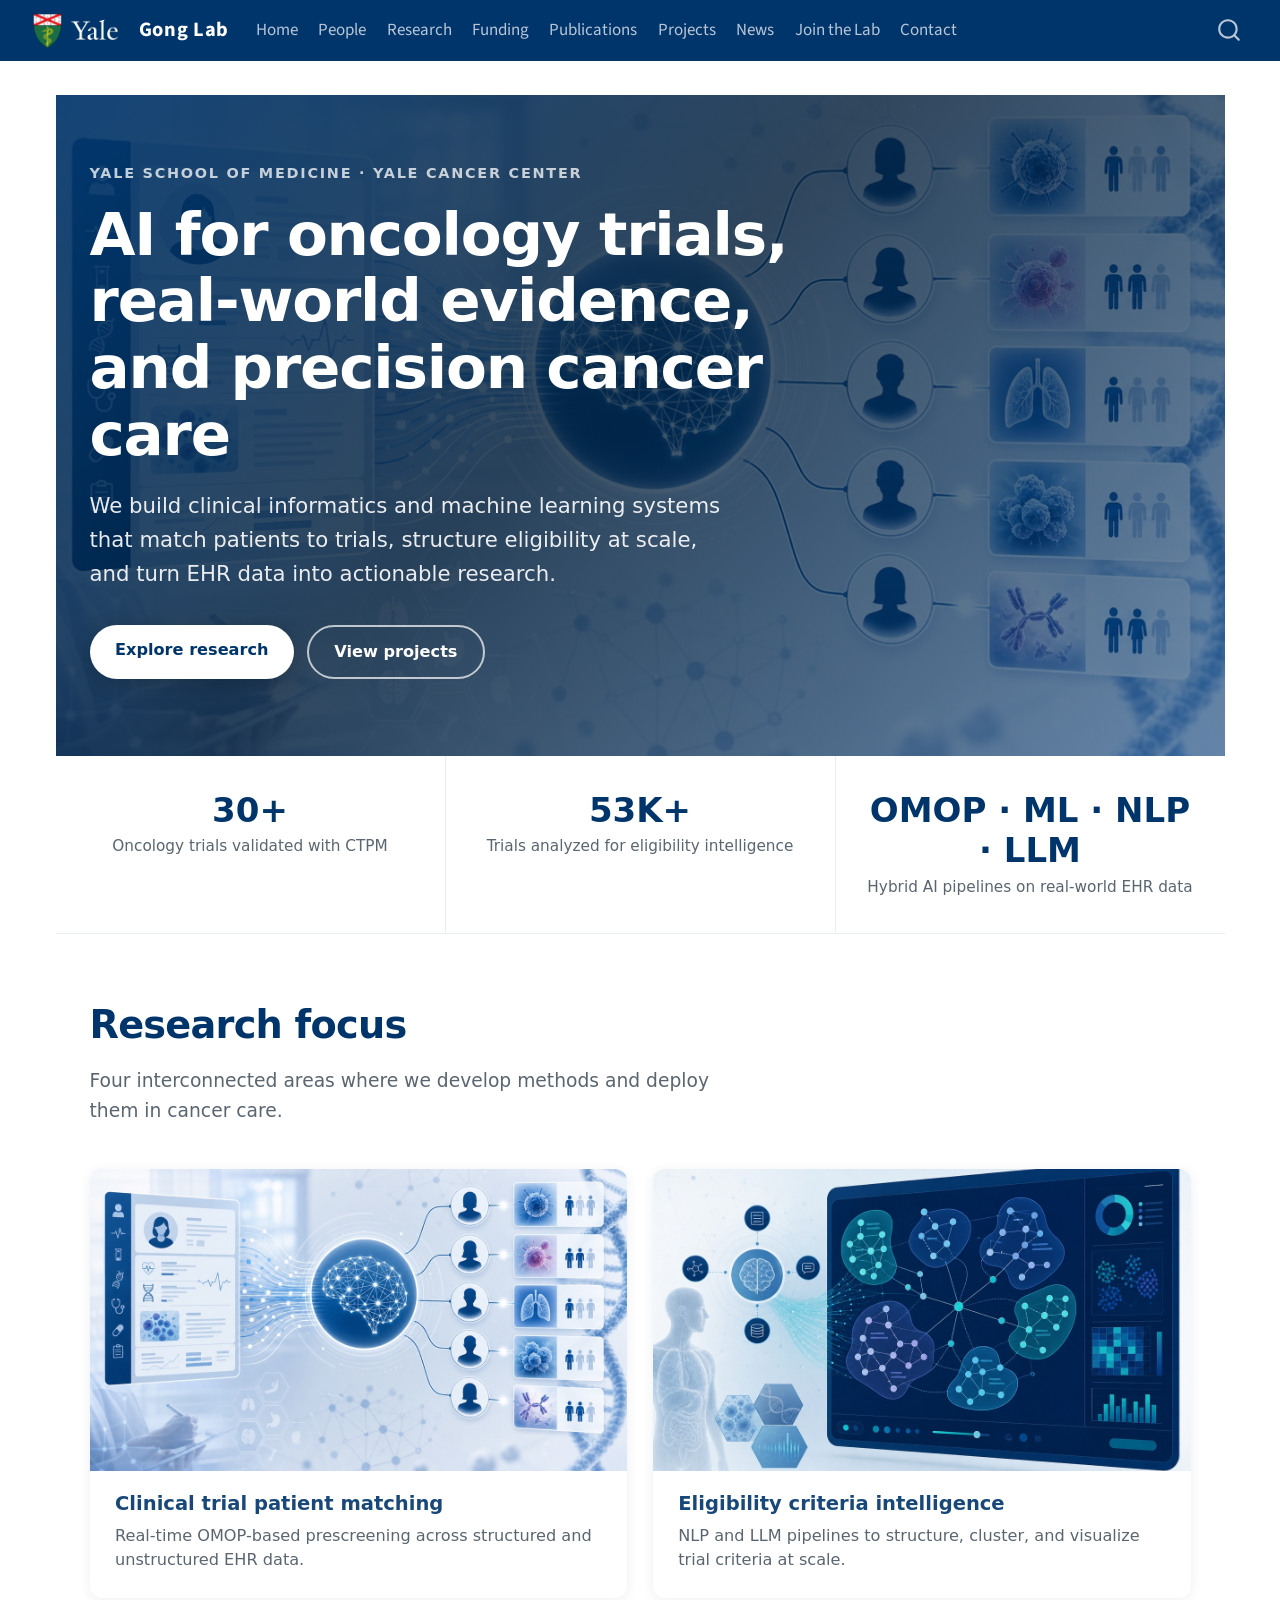
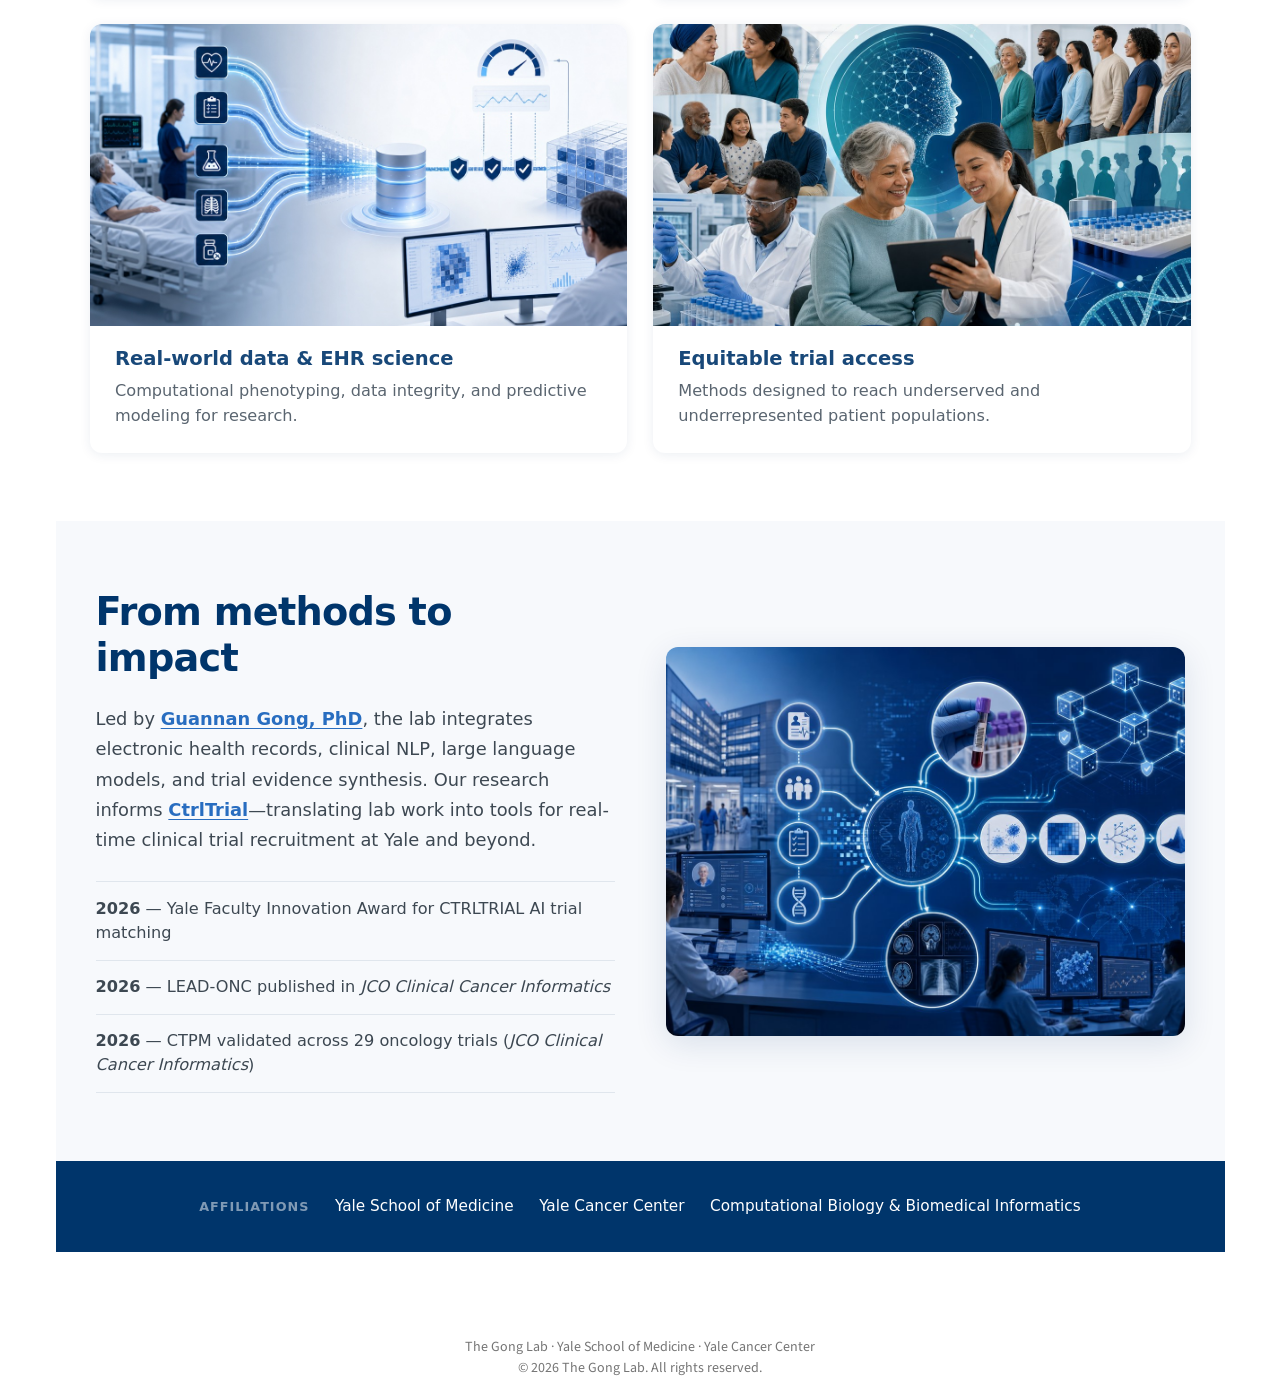
==== commit 761cfbb0: "Update publications and news from Scholar and Faculty Innovation Award. Add LEAD-ONC and recent prep" ====
--- a/docs/index.html
+++ b/docs/index.html
@@ -248,9 +248,9 @@
         <h2 class="anchored">From methods to impact</h2>
         <p>Led by <a href="people.html">Guannan Gong, PhD</a>, the lab integrates electronic health records, clinical NLP, large language models, and trial evidence synthesis. Our research informs <a href="https://www.ctrltrial.com/">CtrlTrial</a>—translating lab work into tools for real-time clinical trial recruitment at Yale and beyond.</p>
         <ul class="home-highlights">
+          <li><strong>2026</strong> — Yale Faculty Innovation Award for CTRLTRIAL AI trial matching</li>
+          <li><strong>2026</strong> — LEAD-ONC published in <em>JCO Clinical Cancer Informatics</em></li>
           <li><strong>2026</strong> — CTPM validated across 29 oncology trials (<em>JCO Clinical Cancer Informatics</em>)</li>
-          <li><strong>2026</strong> — Underrepresentation study across three NCI-designated cancer centers (<em>JCO Oncology Advances</em>)</li>
-          <li><strong>2025</strong> — Blavatnik Accelerator Award for AI-powered trial matching</li>
         </ul>
       </div>
       <div class="home-split-visual">
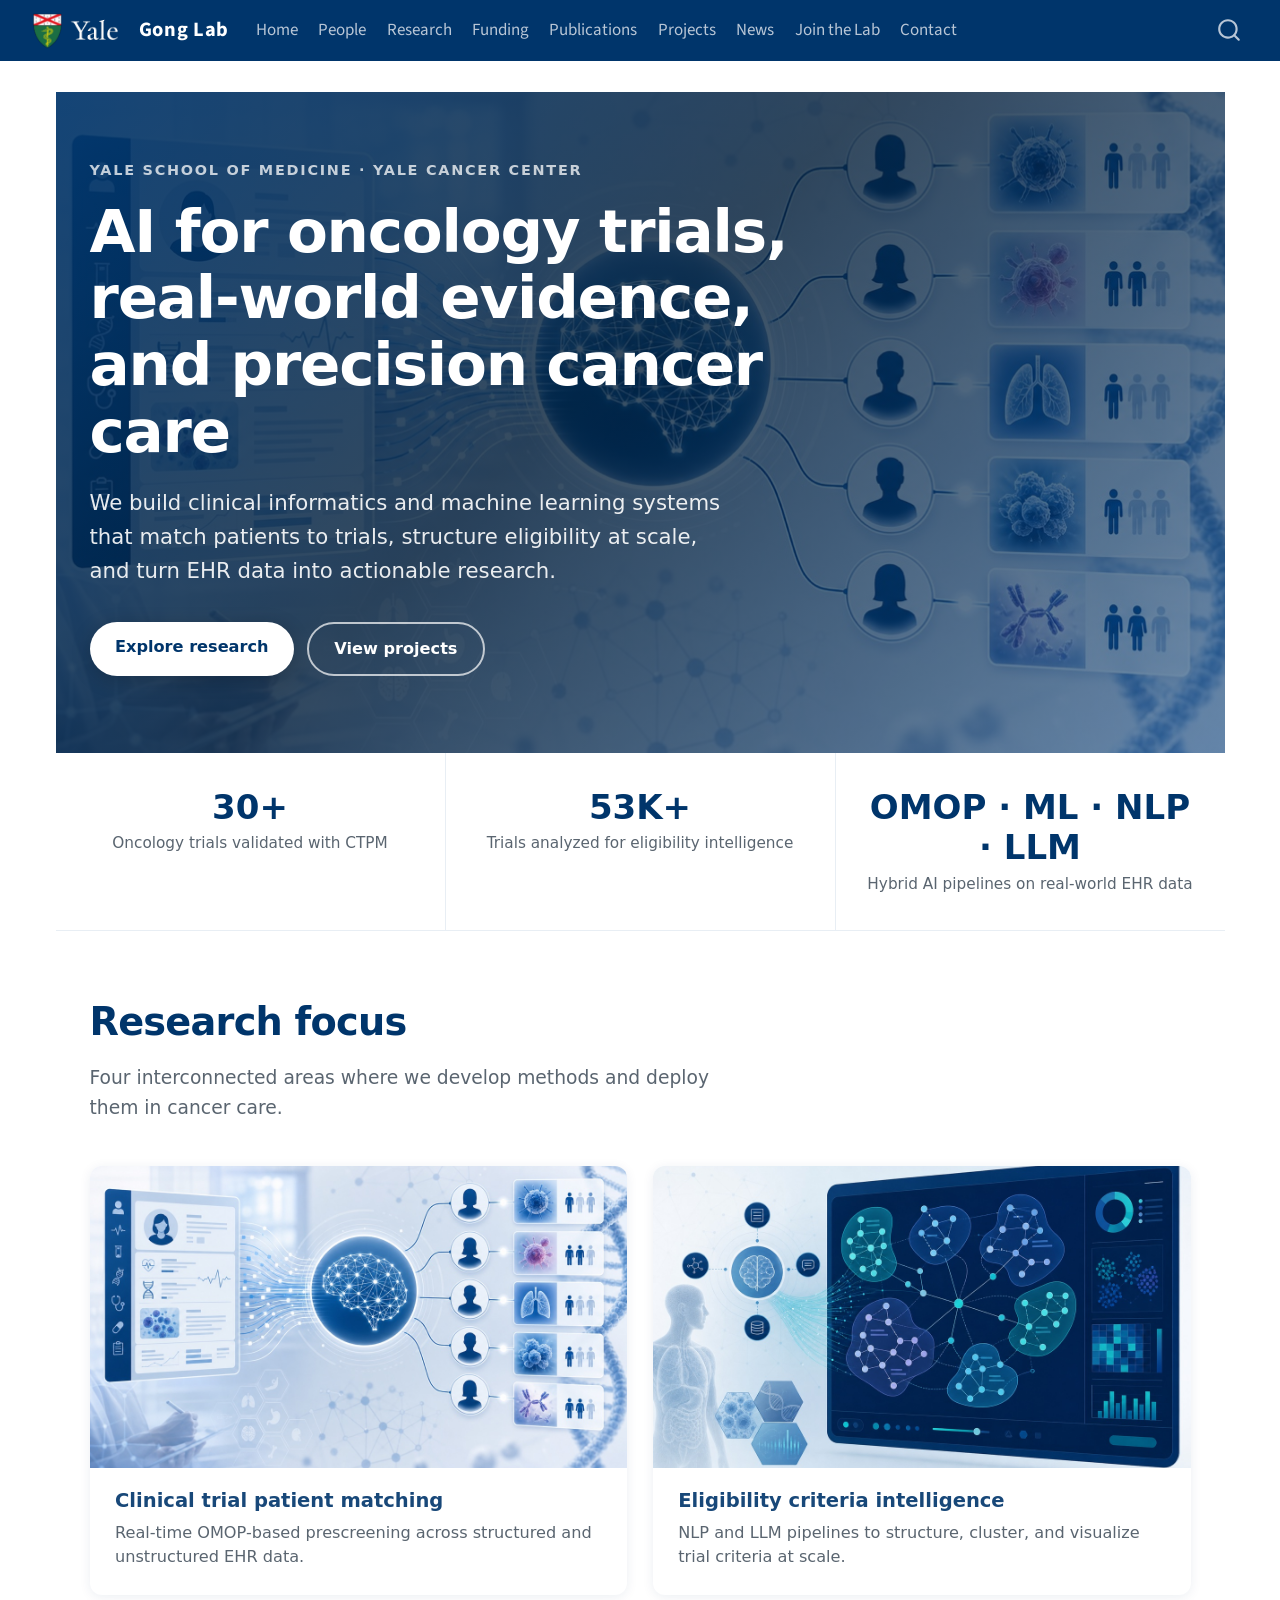
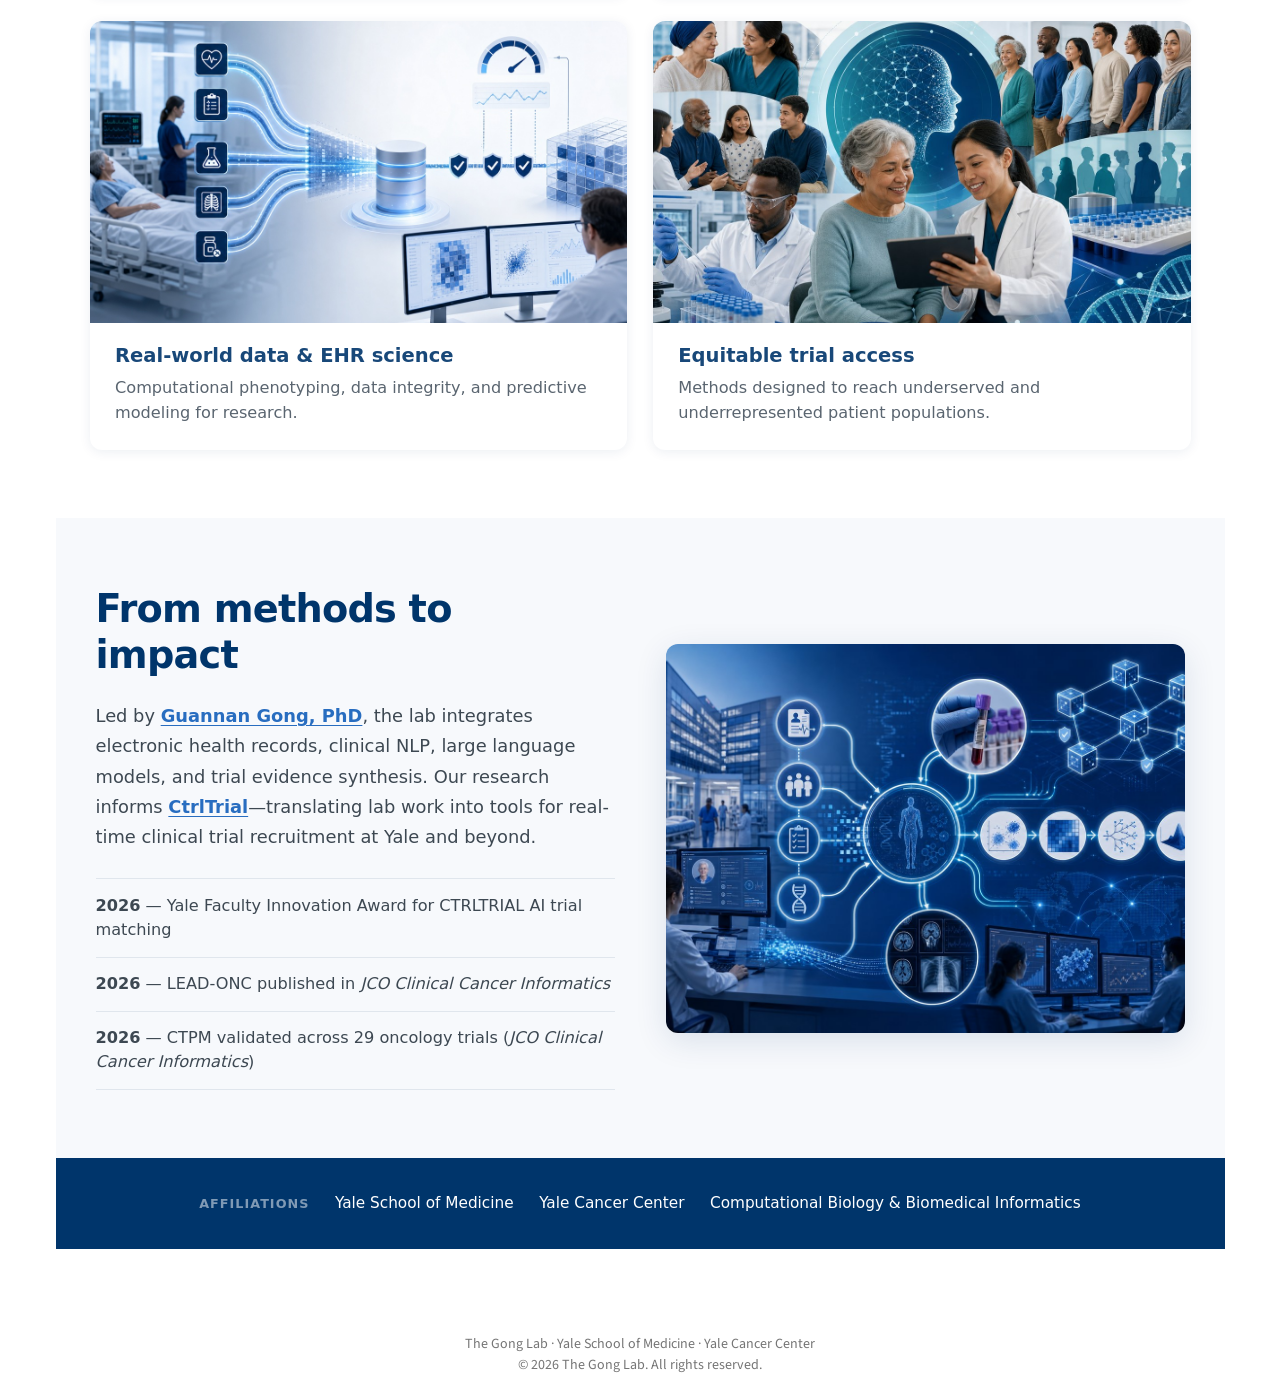
==== commit 788ebfd0: "Re-render site [skip ci]" ====
--- a/docs/index.html
+++ b/docs/index.html
@@ -2,7 +2,7 @@
 <html xmlns="http://www.w3.org/1999/xhtml" lang="en" xml:lang="en"><head>
 
 <meta charset="utf-8">
-<meta name="generator" content="quarto-1.9.38">
+<meta name="generator" content="quarto-1.11.9">
 
 <meta name="viewport" content="width=device-width, initial-scale=1.0, user-scalable=yes">
 
@@ -12,10 +12,13 @@
 /* Default styles provided by pandoc.
 ** See https://pandoc.org/MANUAL.html#variables-for-html for config info.
 */
-code{white-space: pre-wrap;}
 span.smallcaps{font-variant: small-caps;}
-div.columns{display: flex; gap: min(4vw, 1.5em);}
-div.column{flex: auto; overflow-x: auto;}
+div.columns{display: flex; gap: 1.5em;}
+div.column{flex: auto;}
+@media screen {
+div.columns{gap: min(4vw, 1.5em);}
+div.column{overflow-x: auto;}
+}
 div.hanging-indent{margin-left: 1.5em; text-indent: -1.5em;}
 ul.task-list{list-style: none;}
 ul.task-list li input[type="checkbox"] {
@@ -36,18 +39,19 @@
 <link href="./images/favicon.png" rel="icon" type="image/png">
 <script src="site_libs/quarto-html/quarto.js" type="module"></script>
 <script src="site_libs/quarto-html/tabsets/tabsets.js" type="module"></script>
+<script src="site_libs/quarto-html/scrollable-regions/scrollable-regions.js" type="module"></script>
 <script src="site_libs/quarto-html/popper.min.js"></script>
 <script src="site_libs/quarto-html/tippy.umd.min.js"></script>
 <script src="site_libs/quarto-html/anchor.min.js"></script>
 <link href="site_libs/quarto-html/tippy.css" rel="stylesheet">
-<link href="site_libs/quarto-html/quarto-syntax-highlighting-15634bcf2e68342d4ad2dfa704d543f6.css" rel="stylesheet" class="quarto-color-scheme" id="quarto-text-highlighting-styles">
-<link href="site_libs/quarto-html/quarto-syntax-highlighting-dark-0a6b7249c26820e032cb0bd839ff02b1.css" rel="stylesheet" class="quarto-color-scheme quarto-color-alternate" id="quarto-text-highlighting-styles">
-<link href="site_libs/quarto-html/quarto-syntax-highlighting-15634bcf2e68342d4ad2dfa704d543f6.css" rel="stylesheet" class="quarto-color-scheme-extra" id="quarto-text-highlighting-styles">
+<link href="site_libs/quarto-html/quarto-syntax-highlighting-63b5708e65d6cd79cd7618c58d0c21e7.css" rel="stylesheet" class="quarto-color-scheme" id="quarto-text-highlighting-styles">
+<link href="site_libs/quarto-html/quarto-syntax-highlighting-dark-447e42e69aaa9833c0ba1b986f430b20.css" rel="stylesheet" class="quarto-color-scheme quarto-color-alternate" id="quarto-text-highlighting-styles">
+<link href="site_libs/quarto-html/quarto-syntax-highlighting-63b5708e65d6cd79cd7618c58d0c21e7.css" rel="stylesheet" class="quarto-color-scheme-extra" id="quarto-text-highlighting-styles">
 <script src="site_libs/bootstrap/bootstrap.min.js"></script>
 <link href="site_libs/bootstrap/bootstrap-icons.css" rel="stylesheet">
-<link href="site_libs/bootstrap/bootstrap-ea1138909a1f2df3fdd44162bc9445bd.min.css" rel="stylesheet" append-hash="true" class="quarto-color-scheme" id="quarto-bootstrap" data-mode="light">
-<link href="site_libs/bootstrap/bootstrap-dark-ea1138909a1f2df3fdd44162bc9445bd.min.css" rel="stylesheet" append-hash="true" class="quarto-color-scheme quarto-color-alternate" id="quarto-bootstrap" data-mode="light">
-<link href="site_libs/bootstrap/bootstrap-ea1138909a1f2df3fdd44162bc9445bd.min.css" rel="stylesheet" append-hash="true" class="quarto-color-scheme-extra" id="quarto-bootstrap" data-mode="light">
+<link href="site_libs/bootstrap/bootstrap-d49c0a87182299ec1fa49d5443cd5d9a.min.css" rel="stylesheet" append-hash="true" class="quarto-color-scheme" id="quarto-bootstrap" data-mode="light">
+<link href="site_libs/bootstrap/bootstrap-dark-d49c0a87182299ec1fa49d5443cd5d9a.min.css" rel="stylesheet" append-hash="true" class="quarto-color-scheme quarto-color-alternate" id="quarto-bootstrap" data-mode="light">
+<link href="site_libs/bootstrap/bootstrap-d49c0a87182299ec1fa49d5443cd5d9a.min.css" rel="stylesheet" append-hash="true" class="quarto-color-scheme-extra" id="quarto-bootstrap" data-mode="light">
 <script id="quarto-search-options" type="application/json">{
   "location": "navbar",
   "copy-button": false,
@@ -84,11 +88,11 @@
 <link rel="stylesheet" href="styles.css">
 </head>
 
-<body class="nav-fixed quarto-light">
+<body class="nav-fixed quarto-light"><a id="quarto-skip-link" class="visually-hidden-focusable" href="#quarto-document-content">Skip to main content</a>
 
 <div id="quarto-search-results"></div>
   <header id="quarto-header" class="headroom fixed-top">
-    <nav class="navbar navbar-expand-lg " data-bs-theme="dark">
+    <nav class="navbar navbar-expand-lg " data-bs-theme="dark" aria-label="Site">
       <div class="navbar-container container-fluid">
       <div class="navbar-brand-container mx-auto">
     <a href="./index.html" class="navbar-brand navbar-brand-logo">
@@ -99,8 +103,7 @@
     <span class="navbar-title">Gong Lab</span>
     </a>
   </div>
-            <div id="quarto-search" class="" title="Search"></div>
-          <button class="navbar-toggler" type="button" data-bs-toggle="collapse" data-bs-target="#navbarCollapse" aria-controls="navbarCollapse" role="menu" aria-expanded="false" aria-label="Toggle navigation" onclick="if (window.quartoToggleHeadroom) { window.quartoToggleHeadroom(); }">
+          <button class="navbar-toggler" type="button" data-bs-toggle="collapse" data-bs-target="#navbarCollapse" aria-controls="navbarCollapse" aria-expanded="false" aria-label="Toggle navigation" onclick="if (window.quartoToggleHeadroom) { window.quartoToggleHeadroom(); }">
   <span class="navbar-toggler-icon"></span>
 </button>
           <div class="collapse navbar-collapse" id="navbarCollapse">
@@ -145,6 +148,7 @@
           </div> <!-- /navcollapse -->
             <div class="quarto-navbar-tools">
 </div>
+            <div id="quarto-search" class="" title="Search"></div>
       </div> <!-- /container-fluid -->
     </nav>
 </header>
@@ -154,7 +158,7 @@
 <!-- margin-sidebar -->
     
 <!-- main -->
-<main class="content column-page" id="quarto-document-content">
+<main class="content column-page" id="quarto-document-content" tabindex="-1">
 
 <header id="title-block-header" class="quarto-title-block default">
 <div class="quarto-title">
@@ -348,7 +352,8 @@
           return filterRegex.test(href) || localhostRegex.test(href) || mailtoRegex.test(href);
       }
       // Inspect non-navigation links and adorn them if external
-     var links = window.document.querySelectorAll('a[href]:not(.nav-link):not(.navbar-brand):not(.toc-action):not(.sidebar-link):not(.sidebar-item-toggle):not(.pagination-link):not(.no-external):not([aria-hidden]):not(.dropdown-item):not(.quarto-navigation-tool):not(.about-link)');
+      window.quartoDecorateExternalLinks = function (root) {
+     var links = (root || window.document).querySelectorAll('a[href]:not(.nav-link):not(.navbar-brand):not(.toc-action):not(.sidebar-link):not(.sidebar-item-toggle):not(.pagination-link):not(.no-external):not([aria-hidden]):not(.dropdown-item):not(.quarto-navigation-tool):not(.about-link)');
       for (var i=0; i<links.length; i++) {
         const link = links[i];
         if (!isInternal(link.href)) {
@@ -357,8 +362,69 @@
           if (link.dataset.originalHref !== undefined) {
             link.href = link.dataset.originalHref;
           }
-        }
-      }
+          if (!link.classList.contains('no-external-icon')) {
+          }
+        }
+      }
+      };
+      window.quartoDecorateExternalLinks(window.document);
+    // Esc closes the popup (WCAG 1.4.13) and focus leaving both trigger and
+    // popup closes it (WCAG 2.4.11); tippy handles neither for interactive popups.
+    const hideOnEscAndFocusOut = {
+      name: 'hideOnEscAndFocusOut',
+      defaultValue: true,
+      fn(instance) {
+        const dismiss = () => {
+          // A show scheduled by the trigger delay would otherwise reopen it
+          instance.clearDelayTimeouts();
+          instance.hide();
+        };
+        const onKeyDown = (event) => {
+          if (event.key !== 'Escape') {
+            return;
+          }
+          // Keep Esc from also reaching page handlers (e.g. reveal.js overview),
+          // except an open reveal.js slide menu, which Esc should close too.
+          // The menu handles keys only when its keyboard option is on.
+          const menuHandlesEsc = window.Reveal?.getPlugin?.('menu')?.isOpen() &&
+            window.Reveal.getConfig().menu?.keyboard !== false;
+          if (!menuHandlesEsc) {
+            event.stopPropagation();
+          }
+          if (instance.popper.contains(window.document.activeElement)) {
+            // Disabled while refocusing so the focus trigger does not reopen it
+            instance.disable();
+            instance.reference.focus();
+            instance.enable();
+          }
+          dismiss();
+        };
+        const onFocusOut = (event) => {
+          const target = event.relatedTarget;
+          if (target && !instance.reference.contains(target) &&
+              !instance.popper.contains(target)) {
+            dismiss();
+          }
+        };
+        // On the trigger too: a click trigger (code-annotations: select) has no
+        // blur handling. Attached for the instance's lifetime so leaving the
+        // trigger also cancels a show still pending on the trigger delay.
+        instance.reference.addEventListener('focusout', onFocusOut);
+        return {
+          onShow() {
+            window.document.addEventListener('keydown', onKeyDown, true);
+            instance.popper.addEventListener('focusout', onFocusOut);
+          },
+          onHide() {
+            window.document.removeEventListener('keydown', onKeyDown, true);
+            instance.popper.removeEventListener('focusout', onFocusOut);
+          },
+          onDestroy() {
+            instance.reference.removeEventListener('focusout', onFocusOut);
+          },
+        };
+      },
+    };
     function tippyHover(el, contentFn, onTriggerFn, onUntriggerFn) {
       const config = {
         allowHTML: true,
@@ -372,6 +438,7 @@
         interactiveBorder: 10,
         theme: 'quarto',
         placement: 'bottom-start',
+        plugins: [hideOnEscAndFocusOut],
       };
       if (contentFn) {
         config.content = contentFn;
@@ -534,44 +601,54 @@
           const lineIds = lines.map((line) => {
             return targetCell + "-" + line;
           })
-          let top = null;
-          let height = null;
-          let parent = null;
+          // Each band is positioned against its own containing block, which is
+          // not the offsetParent of the lines, so place it from client rects.
+          const placeBand = (band, firstEl, lastEl, codeBlock) => {
+            const container = band.offsetParent;
+            if (container === null) {
+              return;
+            }
+            const containerRect = container.getBoundingClientRect();
+            // Reveal.js scales slides with a transform, so convert client
+            // pixels back to the CSS pixels of the container.
+            const scale = containerRect.height / container.offsetHeight || 1;
+            const firstRect = firstEl.getBoundingClientRect();
+            const lastRect = lastEl.getBoundingClientRect();
+            const top = (firstRect.top - containerRect.top) / scale - container.clientTop + container.scrollTop;
+            const height = (lastRect.bottom - firstRect.top) / scale;
+            band.style.top = top - 2 + "px";
+            band.style.height = height + 4 + "px";
+            if (codeBlock) {
+              // Without the copy button wrapper, the containing block is wider
+              // than the code block, so span the code block explicitly.
+              const blockRect = codeBlock.getBoundingClientRect();
+              band.style.left = (blockRect.left - containerRect.left) / scale - container.clientLeft + container.scrollLeft + "px";
+              band.style.width = blockRect.width / scale + "px";
+            }
+          };
           if (lineIds.length > 0) {
-              //compute the position of the single el (top and bottom and make a div)
-              const el = window.document.getElementById(lineIds[0]);
-              top = el.offsetTop;
-              height = el.offsetHeight;
-              parent = el.parentElement.parentElement;
-            if (lineIds.length > 1) {
-              const lastEl = window.document.getElementById(lineIds[lineIds.length - 1]);
-              const bottom = lastEl.offsetTop + lastEl.offsetHeight;
-              height = bottom - top;
-            }
-            if (top !== null && height !== null && parent !== null) {
-              // cook up a div (if necessary) and position it 
-              let div = window.document.getElementById("code-annotation-line-highlight");
-              if (div === null) {
-                div = window.document.createElement("div");
-                div.setAttribute("id", "code-annotation-line-highlight");
-                div.style.position = 'absolute';
-                parent.appendChild(div);
-              }
-              div.style.top = top - 2 + "px";
-              div.style.height = height + 4 + "px";
-              div.style.left = 0;
-              let gutterDiv = window.document.getElementById("code-annotation-line-highlight-gutter");
-              if (gutterDiv === null) {
-                gutterDiv = window.document.createElement("div");
-                gutterDiv.setAttribute("id", "code-annotation-line-highlight-gutter");
-                gutterDiv.style.position = 'absolute';
-                const codeCell = window.document.getElementById(targetCell);
-                const gutter = codeCell.querySelector('.code-annotation-gutter');
-                gutter.appendChild(gutterDiv);
-              }
-              gutterDiv.style.top = top - 2 + "px";
-              gutterDiv.style.height = height + 4 + "px";
-            }
+            const el = window.document.getElementById(lineIds[0]);
+            const lastEl = window.document.getElementById(lineIds[lineIds.length - 1]);
+            const parent = el.parentElement.parentElement;
+            // cook up a div (if necessary) and position it
+            let div = window.document.getElementById("code-annotation-line-highlight");
+            if (div === null) {
+              div = window.document.createElement("div");
+              div.setAttribute("id", "code-annotation-line-highlight");
+              div.style.position = 'absolute';
+              parent.appendChild(div);
+            }
+            placeBand(div, el, lastEl, parent.closest("div.sourceCode") || parent);
+            let gutterDiv = window.document.getElementById("code-annotation-line-highlight-gutter");
+            if (gutterDiv === null) {
+              gutterDiv = window.document.createElement("div");
+              gutterDiv.setAttribute("id", "code-annotation-line-highlight-gutter");
+              gutterDiv.style.position = 'absolute';
+              const codeCell = window.document.getElementById(targetCell);
+              const gutter = codeCell.querySelector('.code-annotation-gutter');
+              gutter.appendChild(gutterDiv);
+            }
+            placeBand(gutterDiv, el, lastEl);
             selectedAnnoteEl = annoteEl;
           }
         };
@@ -670,6 +747,9 @@
     }
   });
   </script>
+  <script type="application/javascript">
+  window.quartoScrollableRegionsLabels = {"code":"Scrollable code","output":"Scrollable output"};
+  </script>
 </div> <!-- /content -->
 <footer class="footer">
   <div class="nav-footer">
--- a/docs/site_libs/quarto-html/quarto-syntax-highlighting-63b5708e65d6cd79cd7618c58d0c21e7.css
+++ b/docs/site_libs/quarto-html/quarto-syntax-highlighting-63b5708e65d6cd79cd7618c58d0c21e7.css
@@ -0,0 +1,236 @@
+/* quarto syntax highlight colors */
+:root {
+  --quarto-hl-ot-color: #003B4F;
+  --quarto-hl-at-color: #657422;
+  --quarto-hl-ss-color: #20794D;
+  --quarto-hl-an-color: #5E5E5E;
+  --quarto-hl-fu-color: #4758AB;
+  --quarto-hl-st-color: #20794D;
+  --quarto-hl-cf-color: #003B4F;
+  --quarto-hl-op-color: #5E5E5E;
+  --quarto-hl-er-color: #AD0000;
+  --quarto-hl-bn-color: #AD0000;
+  --quarto-hl-al-color: #AD0000;
+  --quarto-hl-va-color: #111111;
+  --quarto-hl-bu-color: inherit;
+  --quarto-hl-ex-color: inherit;
+  --quarto-hl-pp-color: #AD0000;
+  --quarto-hl-in-color: #5E5E5E;
+  --quarto-hl-vs-color: #20794D;
+  --quarto-hl-wa-color: #5E5E5E;
+  --quarto-hl-do-color: #5E5E5E;
+  --quarto-hl-im-color: #00769E;
+  --quarto-hl-ch-color: #20794D;
+  --quarto-hl-dt-color: #AD0000;
+  --quarto-hl-fl-color: #AD0000;
+  --quarto-hl-co-color: #5E5E5E;
+  --quarto-hl-cv-color: #5E5E5E;
+  --quarto-hl-cn-color: #8f5902;
+  --quarto-hl-sc-color: #5E5E5E;
+  --quarto-hl-dv-color: #AD0000;
+  --quarto-hl-kw-color: #003B4F;
+}
+
+/* other quarto variables */
+:root {
+  --quarto-font-monospace: SFMono-Regular, Menlo, Monaco, Consolas, "Liberation Mono", "Courier New", monospace;
+}
+
+/* syntax highlight based on Pandoc's rules */
+pre > code.sourceCode > span {
+  color: #003B4F;
+}
+
+code.sourceCode > span {
+  color: #003B4F;
+}
+
+div.sourceCode,
+div.sourceCode pre.sourceCode {
+  color: #003B4F;
+}
+
+/* Normal */
+code span {
+  color: #003B4F;
+}
+
+/* Alert */
+code span.al {
+  color: #AD0000;
+  font-style: inherit;
+}
+
+/* Annotation */
+code span.an {
+  color: #5E5E5E;
+  font-style: inherit;
+}
+
+/* Attribute */
+code span.at {
+  color: #657422;
+  font-style: inherit;
+}
+
+/* BaseN */
+code span.bn {
+  color: #AD0000;
+  font-style: inherit;
+}
+
+/* BuiltIn */
+code span.bu {
+  font-style: inherit;
+}
+
+/* ControlFlow */
+code span.cf {
+  color: #003B4F;
+  font-weight: bold;
+  font-style: inherit;
+}
+
+/* Char */
+code span.ch {
+  color: #20794D;
+  font-style: inherit;
+}
+
+/* Constant */
+code span.cn {
+  color: #8f5902;
+  font-style: inherit;
+}
+
+/* Comment */
+code span.co {
+  color: #5E5E5E;
+  font-style: inherit;
+}
+
+/* CommentVar */
+code span.cv {
+  color: #5E5E5E;
+  font-style: italic;
+}
+
+/* Documentation */
+code span.do {
+  color: #5E5E5E;
+  font-style: italic;
+}
+
+/* DataType */
+code span.dt {
+  color: #AD0000;
+  font-style: inherit;
+}
+
+/* DecVal */
+code span.dv {
+  color: #AD0000;
+  font-style: inherit;
+}
+
+/* Error */
+code span.er {
+  color: #AD0000;
+  font-style: inherit;
+}
+
+/* Extension */
+code span.ex {
+  font-style: inherit;
+}
+
+/* Float */
+code span.fl {
+  color: #AD0000;
+  font-style: inherit;
+}
+
+/* Function */
+code span.fu {
+  color: #4758AB;
+  font-style: inherit;
+}
+
+/* Import */
+code span.im {
+  color: #00769E;
+  font-style: inherit;
+}
+
+/* Information */
+code span.in {
+  color: #5E5E5E;
+  font-style: inherit;
+}
+
+/* Keyword */
+code span.kw {
+  color: #003B4F;
+  font-weight: bold;
+  font-style: inherit;
+}
+
+/* Operator */
+code span.op {
+  color: #5E5E5E;
+  font-style: inherit;
+}
+
+/* Other */
+code span.ot {
+  color: #003B4F;
+  font-style: inherit;
+}
+
+/* Preprocessor */
+code span.pp {
+  color: #AD0000;
+  font-style: inherit;
+}
+
+/* SpecialChar */
+code span.sc {
+  color: #5E5E5E;
+  font-style: inherit;
+}
+
+/* SpecialString */
+code span.ss {
+  color: #20794D;
+  font-style: inherit;
+}
+
+/* String */
+code span.st {
+  color: #20794D;
+  font-style: inherit;
+}
+
+/* Variable */
+code span.va {
+  color: #111111;
+  font-style: inherit;
+}
+
+/* VerbatimString */
+code span.vs {
+  color: #20794D;
+  font-style: inherit;
+}
+
+/* Warning */
+code span.wa {
+  color: #5E5E5E;
+  font-style: italic;
+}
+
+.prevent-inlining {
+  content: "</";
+}
+
+/*# sourceMappingURL=054cc16b9e9817627be6994582d2ffb5.css.map */
--- a/docs/site_libs/quarto-html/quarto-syntax-highlighting-dark-447e42e69aaa9833c0ba1b986f430b20.css
+++ b/docs/site_libs/quarto-html/quarto-syntax-highlighting-dark-447e42e69aaa9833c0ba1b986f430b20.css
@@ -0,0 +1,219 @@
+/* quarto syntax highlight colors */
+:root {
+  --quarto-hl-al-color: #f07178;
+  --quarto-hl-an-color: #d4d0ab;
+  --quarto-hl-at-color: #00e0e0;
+  --quarto-hl-bn-color: #d4d0ab;
+  --quarto-hl-bu-color: #abe338;
+  --quarto-hl-ch-color: #abe338;
+  --quarto-hl-co-color: #f8f8f2;
+  --quarto-hl-cv-color: #ffd700;
+  --quarto-hl-cn-color: #ffd700;
+  --quarto-hl-cf-color: #ffa07a;
+  --quarto-hl-dt-color: #ffa07a;
+  --quarto-hl-dv-color: #d4d0ab;
+  --quarto-hl-do-color: #f8f8f2;
+  --quarto-hl-er-color: #f07178;
+  --quarto-hl-ex-color: #00e0e0;
+  --quarto-hl-fl-color: #d4d0ab;
+  --quarto-hl-fu-color: #ffa07a;
+  --quarto-hl-im-color: #abe338;
+  --quarto-hl-in-color: #d4d0ab;
+  --quarto-hl-kw-color: #ffa07a;
+  --quarto-hl-op-color: #ffa07a;
+  --quarto-hl-ot-color: #00e0e0;
+  --quarto-hl-pp-color: #dcc6e0;
+  --quarto-hl-re-color: #00e0e0;
+  --quarto-hl-sc-color: #abe338;
+  --quarto-hl-ss-color: #abe338;
+  --quarto-hl-st-color: #abe338;
+  --quarto-hl-va-color: #00e0e0;
+  --quarto-hl-vs-color: #abe338;
+  --quarto-hl-wa-color: #dcc6e0;
+}
+
+/* other quarto variables */
+:root {
+  --quarto-font-monospace: SFMono-Regular, Menlo, Monaco, Consolas, "Liberation Mono", "Courier New", monospace;
+}
+
+/* syntax highlight based on Pandoc's rules */
+pre > code.sourceCode > span {
+  color: #f8f8f2;
+}
+
+code.sourceCode > span {
+  color: #f8f8f2;
+}
+
+div.sourceCode,
+div.sourceCode pre.sourceCode {
+  color: #f8f8f2;
+}
+
+/* Normal */
+code span {
+  color: #f8f8f2;
+}
+
+/* Alert */
+code span.al {
+  color: #f07178;
+}
+
+/* Annotation */
+code span.an {
+  color: #d4d0ab;
+}
+
+/* Attribute */
+code span.at {
+  color: #00e0e0;
+}
+
+/* BaseN */
+code span.bn {
+  color: #d4d0ab;
+}
+
+/* BuiltIn */
+code span.bu {
+  color: #abe338;
+}
+
+/* ControlFlow */
+code span.cf {
+  font-weight: bold;
+  color: #ffa07a;
+}
+
+/* Char */
+code span.ch {
+  color: #abe338;
+}
+
+/* Constant */
+code span.cn {
+  color: #ffd700;
+}
+
+/* Comment */
+code span.co {
+  font-style: italic;
+  color: #f8f8f2;
+}
+
+/* CommentVar */
+code span.cv {
+  color: #ffd700;
+}
+
+/* Documentation */
+code span.do {
+  color: #f8f8f2;
+}
+
+/* DataType */
+code span.dt {
+  color: #ffa07a;
+}
+
+/* DecVal */
+code span.dv {
+  color: #d4d0ab;
+}
+
+/* Error */
+code span.er {
+  color: #f07178;
+  text-decoration: underline;
+}
+
+/* Extension */
+code span.ex {
+  font-weight: bold;
+  color: #00e0e0;
+}
+
+/* Float */
+code span.fl {
+  color: #d4d0ab;
+}
+
+/* Function */
+code span.fu {
+  color: #ffa07a;
+}
+
+/* Import */
+code span.im {
+  color: #abe338;
+}
+
+/* Information */
+code span.in {
+  color: #d4d0ab;
+}
+
+/* Keyword */
+code span.kw {
+  font-weight: bold;
+  color: #ffa07a;
+}
+
+/* Operator */
+code span.op {
+  color: #ffa07a;
+}
+
+/* Other */
+code span.ot {
+  color: #00e0e0;
+}
+
+/* Preprocessor */
+code span.pp {
+  color: #dcc6e0;
+}
+
+/* RegionMarker */
+code span.re {
+  background-color: #f8f8f2;
+  color: #00e0e0;
+}
+
+/* SpecialChar */
+code span.sc {
+  color: #abe338;
+}
+
+/* SpecialString */
+code span.ss {
+  color: #abe338;
+}
+
+/* String */
+code span.st {
+  color: #abe338;
+}
+
+/* Variable */
+code span.va {
+  color: #00e0e0;
+}
+
+/* VerbatimString */
+code span.vs {
+  color: #abe338;
+}
+
+/* Warning */
+code span.wa {
+  color: #dcc6e0;
+}
+
+.prevent-inlining {
+  content: "</";
+}
+
+/*# sourceMappingURL=be8e1111c2b710f7c3a4926ffa2967aa.css.map */
--- a/docs/site_libs/quarto-html/quarto-syntax-highlighting-63b5708e65d6cd79cd7618c58d0c21e7.css
+++ b/docs/site_libs/quarto-html/quarto-syntax-highlighting-63b5708e65d6cd79cd7618c58d0c21e7.css
@@ -0,0 +1,236 @@
+/* quarto syntax highlight colors */
+:root {
+  --quarto-hl-ot-color: #003B4F;
+  --quarto-hl-at-color: #657422;
+  --quarto-hl-ss-color: #20794D;
+  --quarto-hl-an-color: #5E5E5E;
+  --quarto-hl-fu-color: #4758AB;
+  --quarto-hl-st-color: #20794D;
+  --quarto-hl-cf-color: #003B4F;
+  --quarto-hl-op-color: #5E5E5E;
+  --quarto-hl-er-color: #AD0000;
+  --quarto-hl-bn-color: #AD0000;
+  --quarto-hl-al-color: #AD0000;
+  --quarto-hl-va-color: #111111;
+  --quarto-hl-bu-color: inherit;
+  --quarto-hl-ex-color: inherit;
+  --quarto-hl-pp-color: #AD0000;
+  --quarto-hl-in-color: #5E5E5E;
+  --quarto-hl-vs-color: #20794D;
+  --quarto-hl-wa-color: #5E5E5E;
+  --quarto-hl-do-color: #5E5E5E;
+  --quarto-hl-im-color: #00769E;
+  --quarto-hl-ch-color: #20794D;
+  --quarto-hl-dt-color: #AD0000;
+  --quarto-hl-fl-color: #AD0000;
+  --quarto-hl-co-color: #5E5E5E;
+  --quarto-hl-cv-color: #5E5E5E;
+  --quarto-hl-cn-color: #8f5902;
+  --quarto-hl-sc-color: #5E5E5E;
+  --quarto-hl-dv-color: #AD0000;
+  --quarto-hl-kw-color: #003B4F;
+}
+
+/* other quarto variables */
+:root {
+  --quarto-font-monospace: SFMono-Regular, Menlo, Monaco, Consolas, "Liberation Mono", "Courier New", monospace;
+}
+
+/* syntax highlight based on Pandoc's rules */
+pre > code.sourceCode > span {
+  color: #003B4F;
+}
+
+code.sourceCode > span {
+  color: #003B4F;
+}
+
+div.sourceCode,
+div.sourceCode pre.sourceCode {
+  color: #003B4F;
+}
+
+/* Normal */
+code span {
+  color: #003B4F;
+}
+
+/* Alert */
+code span.al {
+  color: #AD0000;
+  font-style: inherit;
+}
+
+/* Annotation */
+code span.an {
+  color: #5E5E5E;
+  font-style: inherit;
+}
+
+/* Attribute */
+code span.at {
+  color: #657422;
+  font-style: inherit;
+}
+
+/* BaseN */
+code span.bn {
+  color: #AD0000;
+  font-style: inherit;
+}
+
+/* BuiltIn */
+code span.bu {
+  font-style: inherit;
+}
+
+/* ControlFlow */
+code span.cf {
+  color: #003B4F;
+  font-weight: bold;
+  font-style: inherit;
+}
+
+/* Char */
+code span.ch {
+  color: #20794D;
+  font-style: inherit;
+}
+
+/* Constant */
+code span.cn {
+  color: #8f5902;
+  font-style: inherit;
+}
+
+/* Comment */
+code span.co {
+  color: #5E5E5E;
+  font-style: inherit;
+}
+
+/* CommentVar */
+code span.cv {
+  color: #5E5E5E;
+  font-style: italic;
+}
+
+/* Documentation */
+code span.do {
+  color: #5E5E5E;
+  font-style: italic;
+}
+
+/* DataType */
+code span.dt {
+  color: #AD0000;
+  font-style: inherit;
+}
+
+/* DecVal */
+code span.dv {
+  color: #AD0000;
+  font-style: inherit;
+}
+
+/* Error */
+code span.er {
+  color: #AD0000;
+  font-style: inherit;
+}
+
+/* Extension */
+code span.ex {
+  font-style: inherit;
+}
+
+/* Float */
+code span.fl {
+  color: #AD0000;
+  font-style: inherit;
+}
+
+/* Function */
+code span.fu {
+  color: #4758AB;
+  font-style: inherit;
+}
+
+/* Import */
+code span.im {
+  color: #00769E;
+  font-style: inherit;
+}
+
+/* Information */
+code span.in {
+  color: #5E5E5E;
+  font-style: inherit;
+}
+
+/* Keyword */
+code span.kw {
+  color: #003B4F;
+  font-weight: bold;
+  font-style: inherit;
+}
+
+/* Operator */
+code span.op {
+  color: #5E5E5E;
+  font-style: inherit;
+}
+
+/* Other */
+code span.ot {
+  color: #003B4F;
+  font-style: inherit;
+}
+
+/* Preprocessor */
+code span.pp {
+  color: #AD0000;
+  font-style: inherit;
+}
+
+/* SpecialChar */
+code span.sc {
+  color: #5E5E5E;
+  font-style: inherit;
+}
+
+/* SpecialString */
+code span.ss {
+  color: #20794D;
+  font-style: inherit;
+}
+
+/* String */
+code span.st {
+  color: #20794D;
+  font-style: inherit;
+}
+
+/* Variable */
+code span.va {
+  color: #111111;
+  font-style: inherit;
+}
+
+/* VerbatimString */
+code span.vs {
+  color: #20794D;
+  font-style: inherit;
+}
+
+/* Warning */
+code span.wa {
+  color: #5E5E5E;
+  font-style: italic;
+}
+
+.prevent-inlining {
+  content: "</";
+}
+
+/*# sourceMappingURL=054cc16b9e9817627be6994582d2ffb5.css.map */
